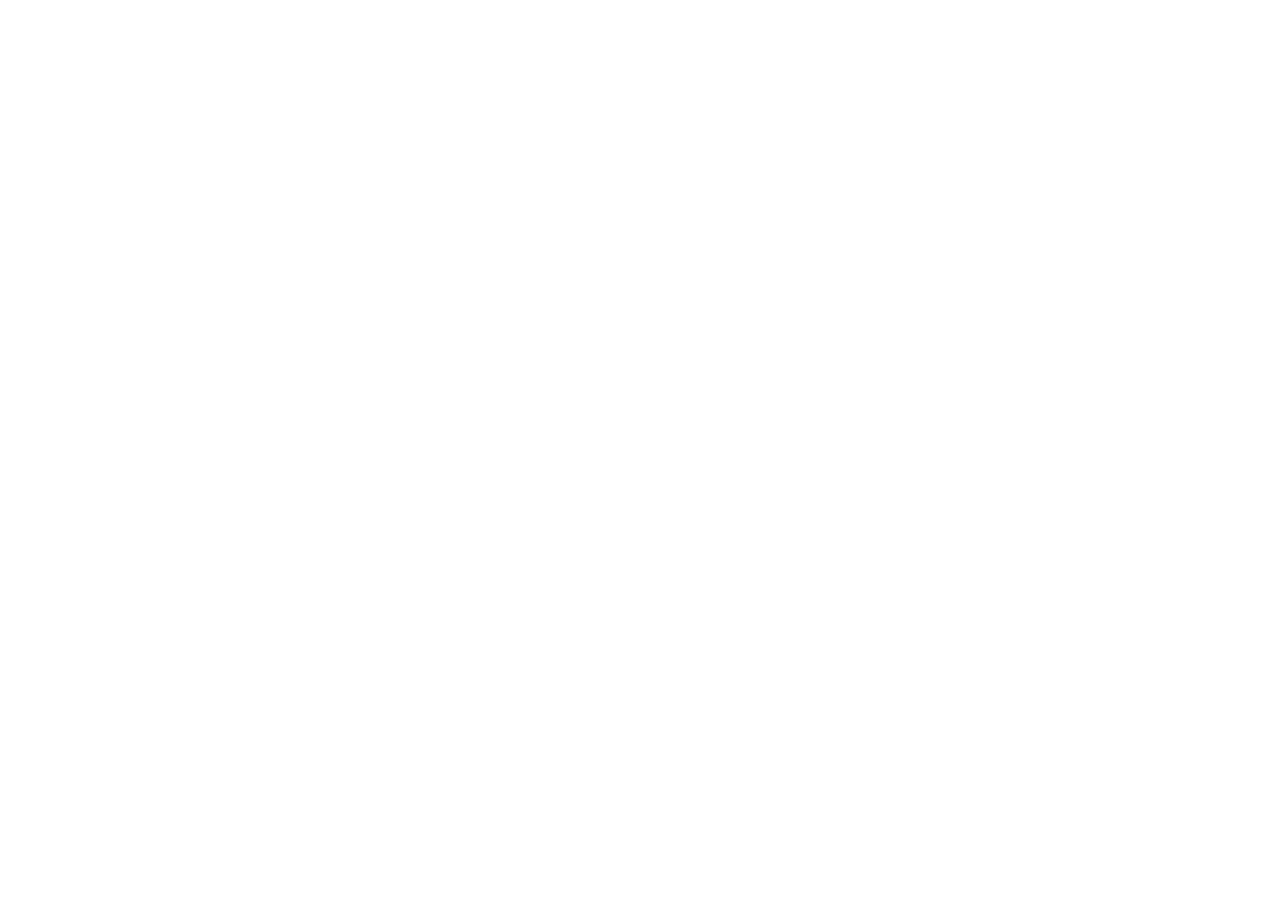
==== index.html @ 32b7250b "init project" ====
<!DOCTYPE html>
<html lang="en">
<head>
    <meta charset="UTF-8">
    <meta http-equiv="X-UA-Compatible" content="IE=edge">
    <meta name="viewport" content="width=device-width, initial-scale=1.0">
    <title>Document</title>
</head>
<body>
    
</body>
</html>
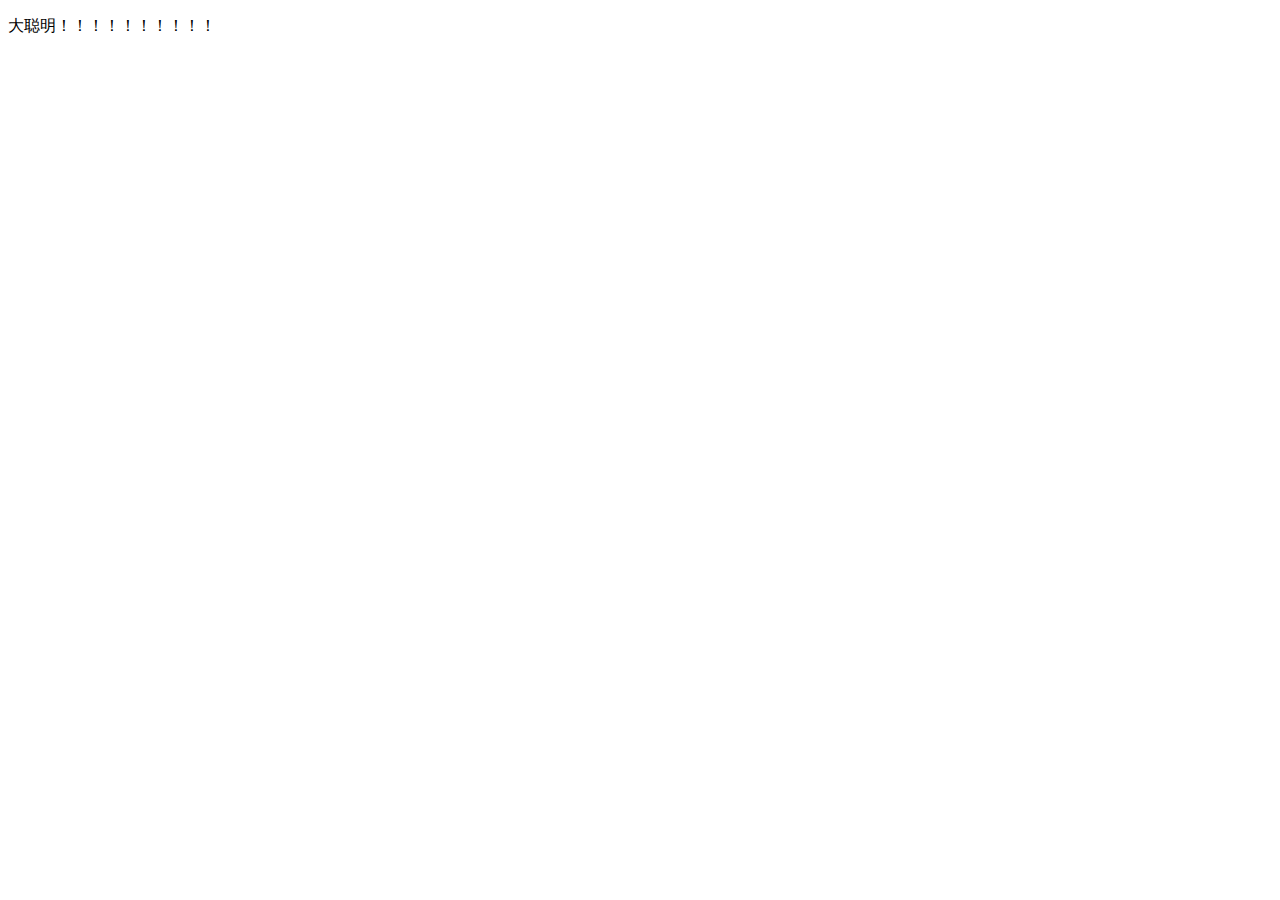
==== commit 14078fe0: "制作了登陆和注册界面" ====
--- a/index.html
+++ b/index.html
@@ -1,12 +1,12 @@
 <!DOCTYPE html>
 <html lang="en">
-<head>
-    <meta charset="UTF-8">
-    <meta http-equiv="X-UA-Compatible" content="IE=edge">
-    <meta name="viewport" content="width=device-width, initial-scale=1.0">
+  <head>
+    <meta charset="UTF-8" />
+    <meta http-equiv="X-UA-Compatible" content="IE=edge" />
+    <meta name="viewport" content="width=device-width, initial-scale=1.0" />
     <title>Document</title>
-</head>
-<body>
-    
-</body>
-</html>+  </head>
+  <body>
+    <p>大聪明！！！！！！！！！！</p>
+  </body>
+</html>
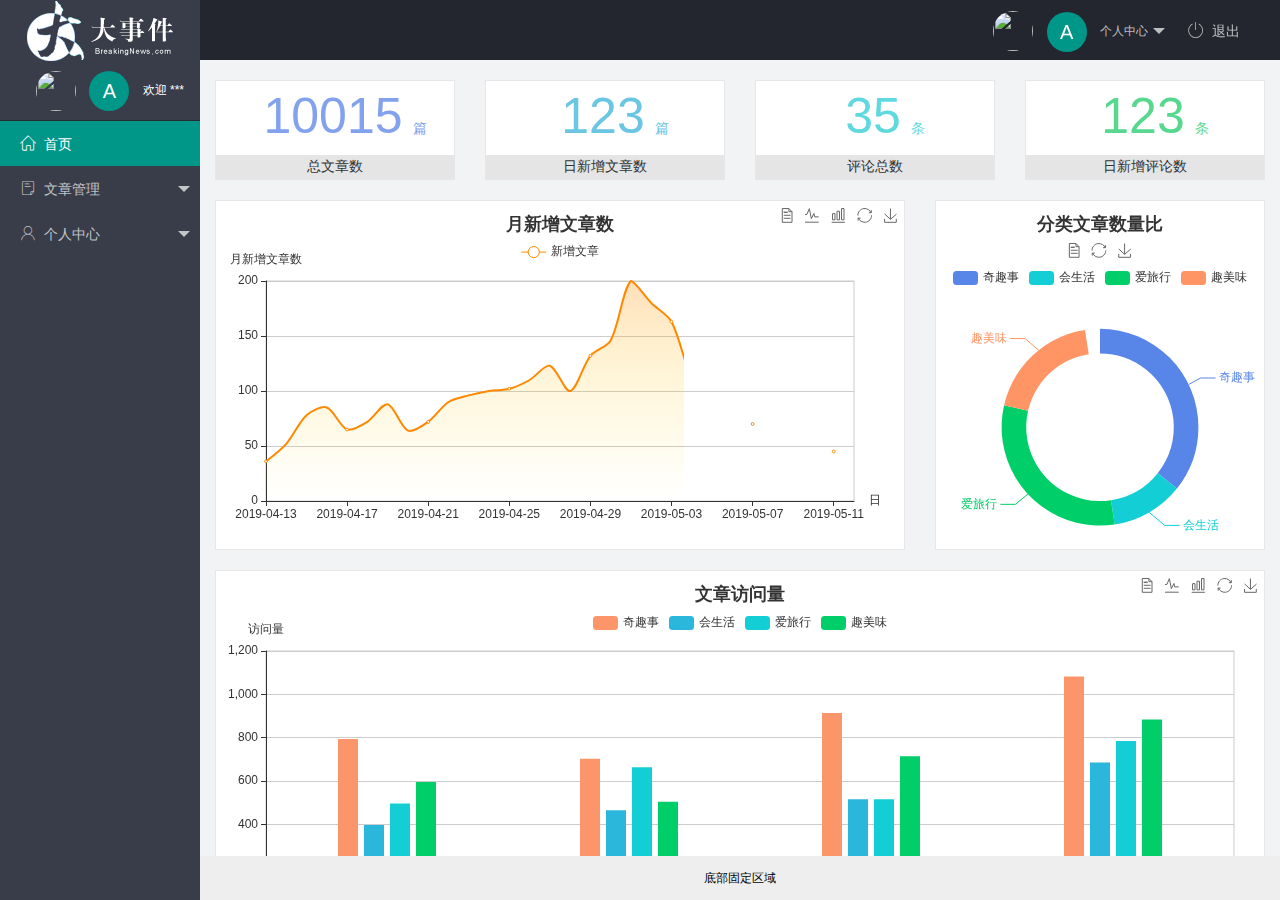
==== commit d267d8c1: "首页功能" ====
--- a/index.html
+++ b/index.html
@@ -5,8 +5,114 @@
     <meta http-equiv="X-UA-Compatible" content="IE=edge" />
     <meta name="viewport" content="width=device-width, initial-scale=1.0" />
     <title>Document</title>
+    <link rel="stylesheet" href="/assets/lib/layui/css/layui.css" />
+    <link rel="stylesheet" href="/assets/css/index.css" />
+    <link rel="stylesheet" href="/assets/fonts/iconfont.css" />
   </head>
   <body>
-    <p>大聪明！！！！！！！！！！</p>
+    <div class="layui-layout layui-layout-admin">
+      <div class="layui-header">
+        <div class="layui-logo layui-hide-xs layui-bg-black">
+          <img src="/assets/images/logo.png" alt="" />
+        </div>
+        <ul class="layui-nav layui-layout-right">
+          <li class="layui-nav-item layui-hide layui-show-md-inline-block">
+            <!-- 右侧导航栏上面头像 -->
+            <a href="javascript:;" class="userinfo">
+              <img src="http://t.cn/RCzsdCq" class="layui-nav-img" />
+              <span class="text-avatar">A</span>
+              个人中心
+            </a>
+            <dl class="layui-nav-child">
+              <dd><a href="">基本资料</a></dd>
+              <dd><a href="">更换头像</a></dd>
+              <dd><a href="">重置密码</a></dd>
+            </dl>
+          </li>
+          <li class="layui-nav-item" lay-header-event="menuRight" lay-unselect>
+            <a href="javascript:;" id="btnLogout"
+              ><span class="iconfont icon-tuichu"></span>退出</a
+            >
+          </li>
+        </ul>
+      </div>
+
+      <div class="layui-side layui-bg-black">
+        <div class="layui-side-scroll">
+          <!-- 左侧侧边栏上面头像 -->
+          <div class="userinfo">
+            <img src="http://t.cn/RCzsdCq" class="layui-nav-img" />
+            <span class="text-avatar">A</span>
+            <span id="welcome">欢迎 ***</span>
+          </div>
+          <!-- 左侧导航区域（可配合layui已有的垂直导航） -->
+          <ul class="layui-nav layui-nav-tree" lay-shrink="all">
+            <li class="layui-nav-item layui-this">
+              <a href="/home/dashboard.html" target="fm"
+                ><span class="iconfont icon-home"></span>首页</a
+              >
+            </li>
+            <li class="layui-nav-item">
+              <a class="" href="javascript:;"
+                ><span class="iconfont icon-16"></span>文章管理</a
+              >
+              <dl class="layui-nav-child">
+                <dd>
+                  <a href="javascript:;"
+                    ><i class="layui-icon layui-icon-app"></i>文章类别</a
+                  >
+                </dd>
+                <dd>
+                  <a href="javascript:;"
+                    ><i class="layui-icon layui-icon-app"></i>文章列表</a
+                  >
+                </dd>
+                <dd>
+                  <a href="javascript:;"
+                    ><i class="layui-icon layui-icon-app"></i>发布文章</a
+                  >
+                </dd>
+              </dl>
+            </li>
+            <li class="layui-nav-item">
+              <a href="javascript:;"
+                ><span class="iconfont icon-user"></span>个人中心</a
+              >
+              <dl class="layui-nav-child">
+                <dd>
+                  <a href="javascript:;"
+                    ><i class="layui-icon layui-icon-app"></i>基本资料</a
+                  >
+                </dd>
+                <dd>
+                  <a href="javascript:;"
+                    ><i class="layui-icon layui-icon-app"></i>更换头像</a
+                  >
+                </dd>
+                <dd>
+                  <a href="javascript:;"
+                    ><i class="layui-icon layui-icon-app"></i>重置密码</a
+                  >
+                </dd>
+              </dl>
+            </li>
+          </ul>
+        </div>
+      </div>
+
+      <div class="layui-body">
+        <!-- 内容主体区域 -->
+        <iframe name="fm" src="/home/dashboard.html" frameborder="0"></iframe>
+      </div>
+
+      <div class="layui-footer">
+        <!-- 底部固定区域 -->
+        底部固定区域
+      </div>
+    </div>
+    <script src="/assets/lib/layui/layui.all.js"></script>
+    <script src="/assets/lib/jquery.js"></script>
+    <script src="/assets/js/baseAPI.js"></script>
+    <script src="/assets/js/index.js"></script>
   </body>
 </html>
--- a/assets/lib/layui/css/layui.css
+++ b/assets/lib/layui/css/layui.css
@@ -0,0 +1,2 @@
+/** layui-v2.5.5 MIT License By https://www.layui.com */
+ .layui-inline,img{display:inline-block;vertical-align:middle}h1,h2,h3,h4,h5,h6{font-weight:400}.layui-edge,.layui-header,.layui-inline,.layui-main{position:relative}.layui-body,.layui-edge,.layui-elip{overflow:hidden}.layui-btn,.layui-edge,.layui-inline,img{vertical-align:middle}.layui-btn,.layui-disabled,.layui-icon,.layui-unselect{-moz-user-select:none;-webkit-user-select:none;-ms-user-select:none}.layui-elip,.layui-form-checkbox span,.layui-form-pane .layui-form-label{text-overflow:ellipsis;white-space:nowrap}.layui-breadcrumb,.layui-tree-btnGroup{visibility:hidden}blockquote,body,button,dd,div,dl,dt,form,h1,h2,h3,h4,h5,h6,input,li,ol,p,pre,td,textarea,th,ul{margin:0;padding:0;-webkit-tap-highlight-color:rgba(0,0,0,0)}a:active,a:hover{outline:0}img{border:none}li{list-style:none}table{border-collapse:collapse;border-spacing:0}h4,h5,h6{font-size:100%}button,input,optgroup,option,select,textarea{font-family:inherit;font-size:inherit;font-style:inherit;font-weight:inherit;outline:0}pre{white-space:pre-wrap;white-space:-moz-pre-wrap;white-space:-pre-wrap;white-space:-o-pre-wrap;word-wrap:break-word}body{line-height:24px;font:14px Helvetica Neue,Helvetica,PingFang SC,Tahoma,Arial,sans-serif}hr{height:1px;margin:10px 0;border:0;clear:both}a{color:#333;text-decoration:none}a:hover{color:#777}a cite{font-style:normal;*cursor:pointer}.layui-border-box,.layui-border-box *{box-sizing:border-box}.layui-box,.layui-box *{box-sizing:content-box}.layui-clear{clear:both;*zoom:1}.layui-clear:after{content:'\20';clear:both;*zoom:1;display:block;height:0}.layui-inline{*display:inline;*zoom:1}.layui-edge{display:inline-block;width:0;height:0;border-width:6px;border-style:dashed;border-color:transparent}.layui-edge-top{top:-4px;border-bottom-color:#999;border-bottom-style:solid}.layui-edge-right{border-left-color:#999;border-left-style:solid}.layui-edge-bottom{top:2px;border-top-color:#999;border-top-style:solid}.layui-edge-left{border-right-color:#999;border-right-style:solid}.layui-disabled,.layui-disabled:hover{color:#d2d2d2!important;cursor:not-allowed!important}.layui-circle{border-radius:100%}.layui-show{display:block!important}.layui-hide{display:none!important}@font-face{font-family:layui-icon;src:url(../font/iconfont.eot?v=250);src:url(../font/iconfont.eot?v=250#iefix) format('embedded-opentype'),url(../font/iconfont.woff2?v=250) format('woff2'),url(../font/iconfont.woff?v=250) format('woff'),url(../font/iconfont.ttf?v=250) format('truetype'),url(../font/iconfont.svg?v=250#layui-icon) format('svg')}.layui-icon{font-family:layui-icon!important;font-size:16px;font-style:normal;-webkit-font-smoothing:antialiased;-moz-osx-font-smoothing:grayscale}.layui-icon-reply-fill:before{content:"\e611"}.layui-icon-set-fill:before{content:"\e614"}.layui-icon-menu-fill:before{content:"\e60f"}.layui-icon-search:before{content:"\e615"}.layui-icon-share:before{content:"\e641"}.layui-icon-set-sm:before{content:"\e620"}.layui-icon-engine:before{content:"\e628"}.layui-icon-close:before{content:"\1006"}.layui-icon-close-fill:before{content:"\1007"}.layui-icon-chart-screen:before{content:"\e629"}.layui-icon-star:before{content:"\e600"}.layui-icon-circle-dot:before{content:"\e617"}.layui-icon-chat:before{content:"\e606"}.layui-icon-release:before{content:"\e609"}.layui-icon-list:before{content:"\e60a"}.layui-icon-chart:before{content:"\e62c"}.layui-icon-ok-circle:before{content:"\1005"}.layui-icon-layim-theme:before{content:"\e61b"}.layui-icon-table:before{content:"\e62d"}.layui-icon-right:before{content:"\e602"}.layui-icon-left:before{content:"\e603"}.layui-icon-cart-simple:before{content:"\e698"}.layui-icon-face-cry:before{content:"\e69c"}.layui-icon-face-smile:before{content:"\e6af"}.layui-icon-survey:before{content:"\e6b2"}.layui-icon-tree:before{content:"\e62e"}.layui-icon-upload-circle:before{content:"\e62f"}.layui-icon-add-circle:before{content:"\e61f"}.layui-icon-download-circle:before{content:"\e601"}.layui-icon-templeate-1:before{content:"\e630"}.layui-icon-util:before{content:"\e631"}.layui-icon-face-surprised:before{content:"\e664"}.layui-icon-edit:before{content:"\e642"}.layui-icon-speaker:before{content:"\e645"}.layui-icon-down:before{content:"\e61a"}.layui-icon-file:before{content:"\e621"}.layui-icon-layouts:before{content:"\e632"}.layui-icon-rate-half:before{content:"\e6c9"}.layui-icon-add-circle-fine:before{content:"\e608"}.layui-icon-prev-circle:before{content:"\e633"}.layui-icon-read:before{content:"\e705"}.layui-icon-404:before{content:"\e61c"}.layui-icon-carousel:before{content:"\e634"}.layui-icon-help:before{content:"\e607"}.layui-icon-code-circle:before{content:"\e635"}.layui-icon-water:before{content:"\e636"}.layui-icon-username:before{content:"\e66f"}.layui-icon-find-fill:before{content:"\e670"}.layui-icon-about:before{content:"\e60b"}.layui-icon-location:before{content:"\e715"}.layui-icon-up:before{content:"\e619"}.layui-icon-pause:before{content:"\e651"}.layui-icon-date:before{content:"\e637"}.layui-icon-layim-uploadfile:before{content:"\e61d"}.layui-icon-delete:before{content:"\e640"}.layui-icon-play:before{content:"\e652"}.layui-icon-top:before{content:"\e604"}.layui-icon-friends:before{content:"\e612"}.layui-icon-refresh-3:before{content:"\e9aa"}.layui-icon-ok:before{content:"\e605"}.layui-icon-layer:before{content:"\e638"}.layui-icon-face-smile-fine:before{content:"\e60c"}.layui-icon-dollar:before{content:"\e659"}.layui-icon-group:before{content:"\e613"}.layui-icon-layim-download:before{content:"\e61e"}.layui-icon-picture-fine:before{content:"\e60d"}.layui-icon-link:before{content:"\e64c"}.layui-icon-diamond:before{content:"\e735"}.layui-icon-log:before{content:"\e60e"}.layui-icon-rate-solid:before{content:"\e67a"}.layui-icon-fonts-del:before{content:"\e64f"}.layui-icon-unlink:before{content:"\e64d"}.layui-icon-fonts-clear:before{content:"\e639"}.layui-icon-triangle-r:before{content:"\e623"}.layui-icon-circle:before{content:"\e63f"}.layui-icon-radio:before{content:"\e643"}.layui-icon-align-center:before{content:"\e647"}.layui-icon-align-right:before{content:"\e648"}.layui-icon-align-left:before{content:"\e649"}.layui-icon-loading-1:before{content:"\e63e"}.layui-icon-return:before{content:"\e65c"}.layui-icon-fonts-strong:before{content:"\e62b"}.layui-icon-upload:before{content:"\e67c"}.layui-icon-dialogue:before{content:"\e63a"}.layui-icon-video:before{content:"\e6ed"}.layui-icon-headset:before{content:"\e6fc"}.layui-icon-cellphone-fine:before{content:"\e63b"}.layui-icon-add-1:before{content:"\e654"}.layui-icon-face-smile-b:before{content:"\e650"}.layui-icon-fonts-html:before{content:"\e64b"}.layui-icon-form:before{content:"\e63c"}.layui-icon-cart:before{content:"\e657"}.layui-icon-camera-fill:before{content:"\e65d"}.layui-icon-tabs:before{content:"\e62a"}.layui-icon-fonts-code:before{content:"\e64e"}.layui-icon-fire:before{content:"\e756"}.layui-icon-set:before{content:"\e716"}.layui-icon-fonts-u:before{content:"\e646"}.layui-icon-triangle-d:before{content:"\e625"}.layui-icon-tips:before{content:"\e702"}.layui-icon-picture:before{content:"\e64a"}.layui-icon-more-vertical:before{content:"\e671"}.layui-icon-flag:before{content:"\e66c"}.layui-icon-loading:before{content:"\e63d"}.layui-icon-fonts-i:before{content:"\e644"}.layui-icon-refresh-1:before{content:"\e666"}.layui-icon-rmb:before{content:"\e65e"}.layui-icon-home:before{content:"\e68e"}.layui-icon-user:before{content:"\e770"}.layui-icon-notice:before{content:"\e667"}.layui-icon-login-weibo:before{content:"\e675"}.layui-icon-voice:before{content:"\e688"}.layui-icon-upload-drag:before{content:"\e681"}.layui-icon-login-qq:before{content:"\e676"}.layui-icon-snowflake:before{content:"\e6b1"}.layui-icon-file-b:before{content:"\e655"}.layui-icon-template:before{content:"\e663"}.layui-icon-auz:before{content:"\e672"}.layui-icon-console:before{content:"\e665"}.layui-icon-app:before{content:"\e653"}.layui-icon-prev:before{content:"\e65a"}.layui-icon-website:before{content:"\e7ae"}.layui-icon-next:before{content:"\e65b"}.layui-icon-component:before{content:"\e857"}.layui-icon-more:before{content:"\e65f"}.layui-icon-login-wechat:before{content:"\e677"}.layui-icon-shrink-right:before{content:"\e668"}.layui-icon-spread-left:before{content:"\e66b"}.layui-icon-camera:before{content:"\e660"}.layui-icon-note:before{content:"\e66e"}.layui-icon-refresh:before{content:"\e669"}.layui-icon-female:before{content:"\e661"}.layui-icon-male:before{content:"\e662"}.layui-icon-password:before{content:"\e673"}.layui-icon-senior:before{content:"\e674"}.layui-icon-theme:before{content:"\e66a"}.layui-icon-tread:before{content:"\e6c5"}.layui-icon-praise:before{content:"\e6c6"}.layui-icon-star-fill:before{content:"\e658"}.layui-icon-rate:before{content:"\e67b"}.layui-icon-template-1:before{content:"\e656"}.layui-icon-vercode:before{content:"\e679"}.layui-icon-cellphone:before{content:"\e678"}.layui-icon-screen-full:before{content:"\e622"}.layui-icon-screen-restore:before{content:"\e758"}.layui-icon-cols:before{content:"\e610"}.layui-icon-export:before{content:"\e67d"}.layui-icon-print:before{content:"\e66d"}.layui-icon-slider:before{content:"\e714"}.layui-icon-addition:before{content:"\e624"}.layui-icon-subtraction:before{content:"\e67e"}.layui-icon-service:before{content:"\e626"}.layui-icon-transfer:before{content:"\e691"}.layui-main{width:1140px;margin:0 auto}.layui-header{z-index:1000;height:60px}.layui-header a:hover{transition:all .5s;-webkit-transition:all .5s}.layui-side{position:fixed;left:0;top:0;bottom:0;z-index:999;width:200px;overflow-x:hidden}.layui-side-scroll{position:relative;width:220px;height:100%;overflow-x:hidden}.layui-body{position:absolute;left:200px;right:0;top:0;bottom:0;z-index:998;width:auto;overflow-y:auto;box-sizing:border-box}.layui-layout-body{overflow:hidden}.layui-layout-admin .layui-header{background-color:#23262E}.layui-layout-admin .layui-side{top:60px;width:200px;overflow-x:hidden}.layui-layout-admin .layui-body{position:fixed;top:60px;bottom:44px}.layui-layout-admin .layui-main{width:auto;margin:0 15px}.layui-layout-admin .layui-footer{position:fixed;left:200px;right:0;bottom:0;height:44px;line-height:44px;padding:0 15px;background-color:#eee}.layui-layout-admin .layui-logo{position:absolute;left:0;top:0;width:200px;height:100%;line-height:60px;text-align:center;color:#009688;font-size:16px}.layui-layout-admin .layui-header .layui-nav{background:0 0}.layui-layout-left{position:absolute!important;left:200px;top:0}.layui-layout-right{position:absolute!important;right:0;top:0}.layui-container{position:relative;margin:0 auto;padding:0 15px;box-sizing:border-box}.layui-fluid{position:relative;margin:0 auto;padding:0 15px}.layui-row:after,.layui-row:before{content:'';display:block;clear:both}.layui-col-lg1,.layui-col-lg10,.layui-col-lg11,.layui-col-lg12,.layui-col-lg2,.layui-col-lg3,.layui-col-lg4,.layui-col-lg5,.layui-col-lg6,.layui-col-lg7,.layui-col-lg8,.layui-col-lg9,.layui-col-md1,.layui-col-md10,.layui-col-md11,.layui-col-md12,.layui-col-md2,.layui-col-md3,.layui-col-md4,.layui-col-md5,.layui-col-md6,.layui-col-md7,.layui-col-md8,.layui-col-md9,.layui-col-sm1,.layui-col-sm10,.layui-col-sm11,.layui-col-sm12,.layui-col-sm2,.layui-col-sm3,.layui-col-sm4,.layui-col-sm5,.layui-col-sm6,.layui-col-sm7,.layui-col-sm8,.layui-col-sm9,.layui-col-xs1,.layui-col-xs10,.layui-col-xs11,.layui-col-xs12,.layui-col-xs2,.layui-col-xs3,.layui-col-xs4,.layui-col-xs5,.layui-col-xs6,.layui-col-xs7,.layui-col-xs8,.layui-col-xs9{position:relative;display:block;box-sizing:border-box}.layui-col-xs1,.layui-col-xs10,.layui-col-xs11,.layui-col-xs12,.layui-col-xs2,.layui-col-xs3,.layui-col-xs4,.layui-col-xs5,.layui-col-xs6,.layui-col-xs7,.layui-col-xs8,.layui-col-xs9{float:left}.layui-col-xs1{width:8.33333333%}.layui-col-xs2{width:16.66666667%}.layui-col-xs3{width:25%}.layui-col-xs4{width:33.33333333%}.layui-col-xs5{width:41.66666667%}.layui-col-xs6{width:50%}.layui-col-xs7{width:58.33333333%}.layui-col-xs8{width:66.66666667%}.layui-col-xs9{width:75%}.layui-col-xs10{width:83.33333333%}.layui-col-xs11{width:91.66666667%}.layui-col-xs12{width:100%}.layui-col-xs-offset1{margin-left:8.33333333%}.layui-col-xs-offset2{margin-left:16.66666667%}.layui-col-xs-offset3{margin-left:25%}.layui-col-xs-offset4{margin-left:33.33333333%}.layui-col-xs-offset5{margin-left:41.66666667%}.layui-col-xs-offset6{margin-left:50%}.layui-col-xs-offset7{margin-left:58.33333333%}.layui-col-xs-offset8{margin-left:66.66666667%}.layui-col-xs-offset9{margin-left:75%}.layui-col-xs-offset10{margin-left:83.33333333%}.layui-col-xs-offset11{margin-left:91.66666667%}.layui-col-xs-offset12{margin-left:100%}@media screen and (max-width:768px){.layui-hide-xs{display:none!important}.layui-show-xs-block{display:block!important}.layui-show-xs-inline{display:inline!important}.layui-show-xs-inline-block{display:inline-block!important}}@media screen and (min-width:768px){.layui-container{width:750px}.layui-hide-sm{display:none!important}.layui-show-sm-block{display:block!important}.layui-show-sm-inline{display:inline!important}.layui-show-sm-inline-block{display:inline-block!important}.layui-col-sm1,.layui-col-sm10,.layui-col-sm11,.layui-col-sm12,.layui-col-sm2,.layui-col-sm3,.layui-col-sm4,.layui-col-sm5,.layui-col-sm6,.layui-col-sm7,.layui-col-sm8,.layui-col-sm9{float:left}.layui-col-sm1{width:8.33333333%}.layui-col-sm2{width:16.66666667%}.layui-col-sm3{width:25%}.layui-col-sm4{width:33.33333333%}.layui-col-sm5{width:41.66666667%}.layui-col-sm6{width:50%}.layui-col-sm7{width:58.33333333%}.layui-col-sm8{width:66.66666667%}.layui-col-sm9{width:75%}.layui-col-sm10{width:83.33333333%}.layui-col-sm11{width:91.66666667%}.layui-col-sm12{width:100%}.layui-col-sm-offset1{margin-left:8.33333333%}.layui-col-sm-offset2{margin-left:16.66666667%}.layui-col-sm-offset3{margin-left:25%}.layui-col-sm-offset4{margin-left:33.33333333%}.layui-col-sm-offset5{margin-left:41.66666667%}.layui-col-sm-offset6{margin-left:50%}.layui-col-sm-offset7{margin-left:58.33333333%}.layui-col-sm-offset8{margin-left:66.66666667%}.layui-col-sm-offset9{margin-left:75%}.layui-col-sm-offset10{margin-left:83.33333333%}.layui-col-sm-offset11{margin-left:91.66666667%}.layui-col-sm-offset12{margin-left:100%}}@media screen and (min-width:992px){.layui-container{width:970px}.layui-hide-md{display:none!important}.layui-show-md-block{display:block!important}.layui-show-md-inline{display:inline!important}.layui-show-md-inline-block{display:inline-block!important}.layui-col-md1,.layui-col-md10,.layui-col-md11,.layui-col-md12,.layui-col-md2,.layui-col-md3,.layui-col-md4,.layui-col-md5,.layui-col-md6,.layui-col-md7,.layui-col-md8,.layui-col-md9{float:left}.layui-col-md1{width:8.33333333%}.layui-col-md2{width:16.66666667%}.layui-col-md3{width:25%}.layui-col-md4{width:33.33333333%}.layui-col-md5{width:41.66666667%}.layui-col-md6{width:50%}.layui-col-md7{width:58.33333333%}.layui-col-md8{width:66.66666667%}.layui-col-md9{width:75%}.layui-col-md10{width:83.33333333%}.layui-col-md11{width:91.66666667%}.layui-col-md12{width:100%}.layui-col-md-offset1{margin-left:8.33333333%}.layui-col-md-offset2{margin-left:16.66666667%}.layui-col-md-offset3{margin-left:25%}.layui-col-md-offset4{margin-left:33.33333333%}.layui-col-md-offset5{margin-left:41.66666667%}.layui-col-md-offset6{margin-left:50%}.layui-col-md-offset7{margin-left:58.33333333%}.layui-col-md-offset8{margin-left:66.66666667%}.layui-col-md-offset9{margin-left:75%}.layui-col-md-offset10{margin-left:83.33333333%}.layui-col-md-offset11{margin-left:91.66666667%}.layui-col-md-offset12{margin-left:100%}}@media screen and (min-width:1200px){.layui-container{width:1170px}.layui-hide-lg{display:none!important}.layui-show-lg-block{display:block!important}.layui-show-lg-inline{display:inline!important}.layui-show-lg-inline-block{display:inline-block!important}.layui-col-lg1,.layui-col-lg10,.layui-col-lg11,.layui-col-lg12,.layui-col-lg2,.layui-col-lg3,.layui-col-lg4,.layui-col-lg5,.layui-col-lg6,.layui-col-lg7,.layui-col-lg8,.layui-col-lg9{float:left}.layui-col-lg1{width:8.33333333%}.layui-col-lg2{width:16.66666667%}.layui-col-lg3{width:25%}.layui-col-lg4{width:33.33333333%}.layui-col-lg5{width:41.66666667%}.layui-col-lg6{width:50%}.layui-col-lg7{width:58.33333333%}.layui-col-lg8{width:66.66666667%}.layui-col-lg9{width:75%}.layui-col-lg10{width:83.33333333%}.layui-col-lg11{width:91.66666667%}.layui-col-lg12{width:100%}.layui-col-lg-offset1{margin-left:8.33333333%}.layui-col-lg-offset2{margin-left:16.66666667%}.layui-col-lg-offset3{margin-left:25%}.layui-col-lg-offset4{margin-left:33.33333333%}.layui-col-lg-offset5{margin-left:41.66666667%}.layui-col-lg-offset6{margin-left:50%}.layui-col-lg-offset7{margin-left:58.33333333%}.layui-col-lg-offset8{margin-left:66.66666667%}.layui-col-lg-offset9{margin-left:75%}.layui-col-lg-offset10{margin-left:83.33333333%}.layui-col-lg-offset11{margin-left:91.66666667%}.layui-col-lg-offset12{margin-left:100%}}.layui-col-space1{margin:-.5px}.layui-col-space1>*{padding:.5px}.layui-col-space3{margin:-1.5px}.layui-col-space3>*{padding:1.5px}.layui-col-space5{margin:-2.5px}.layui-col-space5>*{padding:2.5px}.layui-col-space8{margin:-3.5px}.layui-col-space8>*{padding:3.5px}.layui-col-space10{margin:-5px}.layui-col-space10>*{padding:5px}.layui-col-space12{margin:-6px}.layui-col-space12>*{padding:6px}.layui-col-space15{margin:-7.5px}.layui-col-space15>*{padding:7.5px}.layui-col-space18{margin:-9px}.layui-col-space18>*{padding:9px}.layui-col-space20{margin:-10px}.layui-col-space20>*{padding:10px}.layui-col-space22{margin:-11px}.layui-col-space22>*{padding:11px}.layui-col-space25{margin:-12.5px}.layui-col-space25>*{padding:12.5px}.layui-col-space30{margin:-15px}.layui-col-space30>*{padding:15px}.layui-btn,.layui-input,.layui-select,.layui-textarea,.layui-upload-button{outline:0;-webkit-appearance:none;transition:all .3s;-webkit-transition:all .3s;box-sizing:border-box}.layui-elem-quote{margin-bottom:10px;padding:15px;line-height:22px;border-left:5px solid #009688;border-radius:0 2px 2px 0;background-color:#f2f2f2}.layui-quote-nm{border-style:solid;border-width:1px 1px 1px 5px;background:0 0}.layui-elem-field{margin-bottom:10px;padding:0;border-width:1px;border-style:solid}.layui-elem-field legend{margin-left:20px;padding:0 10px;font-size:20px;font-weight:300}.layui-field-title{margin:10px 0 20px;border-width:1px 0 0}.layui-field-box{padding:10px 15px}.layui-field-title .layui-field-box{padding:10px 0}.layui-progress{position:relative;height:6px;border-radius:20px;background-color:#e2e2e2}.layui-progress-bar{position:absolute;left:0;top:0;width:0;max-width:100%;height:6px;border-radius:20px;text-align:right;background-color:#5FB878;transition:all .3s;-webkit-transition:all .3s}.layui-progress-big,.layui-progress-big .layui-progress-bar{height:18px;line-height:18px}.layui-progress-text{position:relative;top:-20px;line-height:18px;font-size:12px;color:#666}.layui-progress-big .layui-progress-text{position:static;padding:0 10px;color:#fff}.layui-collapse{border-width:1px;border-style:solid;border-radius:2px}.layui-colla-content,.layui-colla-item{border-top-width:1px;border-top-style:solid}.layui-colla-item:first-child{border-top:none}.layui-colla-title{position:relative;height:42px;line-height:42px;padding:0 15px 0 35px;color:#333;background-color:#f2f2f2;cursor:pointer;font-size:14px;overflow:hidden}.layui-colla-content{display:none;padding:10px 15px;line-height:22px;color:#666}.layui-colla-icon{position:absolute;left:15px;top:0;font-size:14px}.layui-card{margin-bottom:15px;border-radius:2px;background-color:#fff;box-shadow:0 1px 2px 0 rgba(0,0,0,.05)}.layui-card:last-child{margin-bottom:0}.layui-card-header{position:relative;height:42px;line-height:42px;padding:0 15px;border-bottom:1px solid #f6f6f6;color:#333;border-radius:2px 2px 0 0;font-size:14px}.layui-bg-black,.layui-bg-blue,.layui-bg-cyan,.layui-bg-green,.layui-bg-orange,.layui-bg-red{color:#fff!important}.layui-card-body{position:relative;padding:10px 15px;line-height:24px}.layui-card-body[pad15]{padding:15px}.layui-card-body[pad20]{padding:20px}.layui-card-body .layui-table{margin:5px 0}.layui-card .layui-tab{margin:0}.layui-panel-window{position:relative;padding:15px;border-radius:0;border-top:5px solid #E6E6E6;background-color:#fff}.layui-auxiliar-moving{position:fixed;left:0;right:0;top:0;bottom:0;width:100%;height:100%;background:0 0;z-index:9999999999}.layui-form-label,.layui-form-mid,.layui-form-select,.layui-input-block,.layui-input-inline,.layui-textarea{position:relative}.layui-bg-red{background-color:#FF5722!important}.layui-bg-orange{background-color:#FFB800!important}.layui-bg-green{background-color:#009688!important}.layui-bg-cyan{background-color:#2F4056!important}.layui-bg-blue{background-color:#1E9FFF!important}.layui-bg-black{background-color:#393D49!important}.layui-bg-gray{background-color:#eee!important;color:#666!important}.layui-badge-rim,.layui-colla-content,.layui-colla-item,.layui-collapse,.layui-elem-field,.layui-form-pane .layui-form-item[pane],.layui-form-pane .layui-form-label,.layui-input,.layui-layedit,.layui-layedit-tool,.layui-quote-nm,.layui-select,.layui-tab-bar,.layui-tab-card,.layui-tab-title,.layui-tab-title .layui-this:after,.layui-textarea{border-color:#e6e6e6}.layui-timeline-item:before,hr{background-color:#e6e6e6}.layui-text{line-height:22px;font-size:14px;color:#666}.layui-text h1,.layui-text h2,.layui-text h3{font-weight:500;color:#333}.layui-text h1{font-size:30px}.layui-text h2{font-size:24px}.layui-text h3{font-size:18px}.layui-text a:not(.layui-btn){color:#01AAED}.layui-text a:not(.layui-btn):hover{text-decoration:underline}.layui-text ul{padding:5px 0 5px 15px}.layui-text ul li{margin-top:5px;list-style-type:disc}.layui-text em,.layui-word-aux{color:#999!important;padding:0 5px!important}.layui-btn{display:inline-block;height:38px;line-height:38px;padding:0 18px;background-color:#009688;color:#fff;white-space:nowrap;text-align:center;font-size:14px;border:none;border-radius:2px;cursor:pointer}.layui-btn:hover{opacity:.8;filter:alpha(opacity=80);color:#fff}.layui-btn:active{opacity:1;filter:alpha(opacity=100)}.layui-btn+.layui-btn{margin-left:10px}.layui-btn-container{font-size:0}.layui-btn-container .layui-btn{margin-right:10px;margin-bottom:10px}.layui-btn-container .layui-btn+.layui-btn{margin-left:0}.layui-table .layui-btn-container .layui-btn{margin-bottom:9px}.layui-btn-radius{border-radius:100px}.layui-btn .layui-icon{margin-right:3px;font-size:18px;vertical-align:bottom;vertical-align:middle\9}.layui-btn-primary{border:1px solid #C9C9C9;background-color:#fff;color:#555}.layui-btn-primary:hover{border-color:#009688;color:#333}.layui-btn-normal{background-color:#1E9FFF}.layui-btn-warm{background-color:#FFB800}.layui-btn-danger{background-color:#FF5722}.layui-btn-checked{background-color:#5FB878}.layui-btn-disabled,.layui-btn-disabled:active,.layui-btn-disabled:hover{border:1px solid #e6e6e6;background-color:#FBFBFB;color:#C9C9C9;cursor:not-allowed;opacity:1}.layui-btn-lg{height:44px;line-height:44px;padding:0 25px;font-size:16px}.layui-btn-sm{height:30px;line-height:30px;padding:0 10px;font-size:12px}.layui-btn-sm i{font-size:16px!important}.layui-btn-xs{height:22px;line-height:22px;padding:0 5px;font-size:12px}.layui-btn-xs i{font-size:14px!important}.layui-btn-group{display:inline-block;vertical-align:middle;font-size:0}.layui-btn-group .layui-btn{margin-left:0!important;margin-right:0!important;border-left:1px solid rgba(255,255,255,.5);border-radius:0}.layui-btn-group .layui-btn-primary{border-left:none}.layui-btn-group .layui-btn-primary:hover{border-color:#C9C9C9;color:#009688}.layui-btn-group .layui-btn:first-child{border-left:none;border-radius:2px 0 0 2px}.layui-btn-group .layui-btn-primary:first-child{border-left:1px solid #c9c9c9}.layui-btn-group .layui-btn:last-child{border-radius:0 2px 2px 0}.layui-btn-group .layui-btn+.layui-btn{margin-left:0}.layui-btn-group+.layui-btn-group{margin-left:10px}.layui-btn-fluid{width:100%}.layui-input,.layui-select,.layui-textarea{height:38px;line-height:1.3;line-height:38px\9;border-width:1px;border-style:solid;background-color:#fff;border-radius:2px}.layui-input::-webkit-input-placeholder,.layui-select::-webkit-input-placeholder,.layui-textarea::-webkit-input-placeholder{line-height:1.3}.layui-input,.layui-textarea{display:block;width:100%;padding-left:10px}.layui-input:hover,.layui-textarea:hover{border-color:#D2D2D2!important}.layui-input:focus,.layui-textarea:focus{border-color:#C9C9C9!important}.layui-textarea{min-height:100px;height:auto;line-height:20px;padding:6px 10px;resize:vertical}.layui-select{padding:0 10px}.layui-form input[type=checkbox],.layui-form input[type=radio],.layui-form select{display:none}.layui-form [lay-ignore]{display:initial}.layui-form-item{margin-bottom:15px;clear:both;*zoom:1}.layui-form-item:after{content:'\20';clear:both;*zoom:1;display:block;height:0}.layui-form-label{float:left;display:block;padding:9px 15px;width:80px;font-weight:400;line-height:20px;text-align:right}.layui-form-label-col{display:block;float:none;padding:9px 0;line-height:20px;text-align:left}.layui-form-item .layui-inline{margin-bottom:5px;margin-right:10px}.layui-input-block{margin-left:110px;min-height:36px}.layui-input-inline{display:inline-block;vertical-align:middle}.layui-form-item .layui-input-inline{float:left;width:190px;margin-right:10px}.layui-form-text .layui-input-inline{width:auto}.layui-form-mid{float:left;display:block;padding:9px 0!important;line-height:20px;margin-right:10px}.layui-form-danger+.layui-form-select .layui-input,.layui-form-danger:focus{border-color:#FF5722!important}.layui-form-select .layui-input{padding-right:30px;cursor:pointer}.layui-form-select .layui-edge{position:absolute;right:10px;top:50%;margin-top:-3px;cursor:pointer;border-width:6px;border-top-color:#c2c2c2;border-top-style:solid;transition:all .3s;-webkit-transition:all .3s}.layui-form-select dl{display:none;position:absolute;left:0;top:42px;padding:5px 0;z-index:899;min-width:100%;border:1px solid #d2d2d2;max-height:300px;overflow-y:auto;background-color:#fff;border-radius:2px;box-shadow:0 2px 4px rgba(0,0,0,.12);box-sizing:border-box}.layui-form-select dl dd,.layui-form-select dl dt{padding:0 10px;line-height:36px;white-space:nowrap;overflow:hidden;text-overflow:ellipsis}.layui-form-select dl dt{font-size:12px;color:#999}.layui-form-select dl dd{cursor:pointer}.layui-form-select dl dd:hover{background-color:#f2f2f2;-webkit-transition:.5s all;transition:.5s all}.layui-form-select .layui-select-group dd{padding-left:20px}.layui-form-select dl dd.layui-select-tips{padding-left:10px!important;color:#999}.layui-form-select dl dd.layui-this{background-color:#5FB878;color:#fff}.layui-form-checkbox,.layui-form-select dl dd.layui-disabled{background-color:#fff}.layui-form-selected dl{display:block}.layui-form-checkbox,.layui-form-checkbox *,.layui-form-switch{display:inline-block;vertical-align:middle}.layui-form-selected .layui-edge{margin-top:-9px;-webkit-transform:rotate(180deg);transform:rotate(180deg);margin-top:-3px\9}:root .layui-form-selected .layui-edge{margin-top:-9px\0/IE9}.layui-form-selectup dl{top:auto;bottom:42px}.layui-select-none{margin:5px 0;text-align:center;color:#999}.layui-select-disabled .layui-disabled{border-color:#eee!important}.layui-select-disabled .layui-edge{border-top-color:#d2d2d2}.layui-form-checkbox{position:relative;height:30px;line-height:30px;margin-right:10px;padding-right:30px;cursor:pointer;font-size:0;-webkit-transition:.1s linear;transition:.1s linear;box-sizing:border-box}.layui-form-checkbox span{padding:0 10px;height:100%;font-size:14px;border-radius:2px 0 0 2px;background-color:#d2d2d2;color:#fff;overflow:hidden}.layui-form-checkbox:hover span{background-color:#c2c2c2}.layui-form-checkbox i{position:absolute;right:0;top:0;width:30px;height:28px;border:1px solid #d2d2d2;border-left:none;border-radius:0 2px 2px 0;color:#fff;font-size:20px;text-align:center}.layui-form-checkbox:hover i{border-color:#c2c2c2;color:#c2c2c2}.layui-form-checked,.layui-form-checked:hover{border-color:#5FB878}.layui-form-checked span,.layui-form-checked:hover span{background-color:#5FB878}.layui-form-checked i,.layui-form-checked:hover i{color:#5FB878}.layui-form-item .layui-form-checkbox{margin-top:4px}.layui-form-checkbox[lay-skin=primary]{height:auto!important;line-height:normal!important;min-width:18px;min-height:18px;border:none!important;margin-right:0;padding-left:28px;padding-right:0;background:0 0}.layui-form-checkbox[lay-skin=primary] span{padding-left:0;padding-right:15px;line-height:18px;background:0 0;color:#666}.layui-form-checkbox[lay-skin=primary] i{right:auto;left:0;width:16px;height:16px;line-height:16px;border:1px solid #d2d2d2;font-size:12px;border-radius:2px;background-color:#fff;-webkit-transition:.1s linear;transition:.1s linear}.layui-form-checkbox[lay-skin=primary]:hover i{border-color:#5FB878;color:#fff}.layui-form-checked[lay-skin=primary] i{border-color:#5FB878!important;background-color:#5FB878;color:#fff}.layui-checkbox-disbaled[lay-skin=primary] span{background:0 0!important;color:#c2c2c2}.layui-checkbox-disbaled[lay-skin=primary]:hover i{border-color:#d2d2d2}.layui-form-item .layui-form-checkbox[lay-skin=primary]{margin-top:10px}.layui-form-switch{position:relative;height:22px;line-height:22px;min-width:35px;padding:0 5px;margin-top:8px;border:1px solid #d2d2d2;border-radius:20px;cursor:pointer;background-color:#fff;-webkit-transition:.1s linear;transition:.1s linear}.layui-form-switch i{position:absolute;left:5px;top:3px;width:16px;height:16px;border-radius:20px;background-color:#d2d2d2;-webkit-transition:.1s linear;transition:.1s linear}.layui-form-switch em{position:relative;top:0;width:25px;margin-left:21px;padding:0!important;text-align:center!important;color:#999!important;font-style:normal!important;font-size:12px}.layui-form-onswitch{border-color:#5FB878;background-color:#5FB878}.layui-checkbox-disbaled,.layui-checkbox-disbaled i{border-color:#e2e2e2!important}.layui-form-onswitch i{left:100%;margin-left:-21px;background-color:#fff}.layui-form-onswitch em{margin-left:5px;margin-right:21px;color:#fff!important}.layui-checkbox-disbaled span{background-color:#e2e2e2!important}.layui-checkbox-disbaled:hover i{color:#fff!important}[lay-radio]{display:none}.layui-form-radio,.layui-form-radio *{display:inline-block;vertical-align:middle}.layui-form-radio{line-height:28px;margin:6px 10px 0 0;padding-right:10px;cursor:pointer;font-size:0}.layui-form-radio *{font-size:14px}.layui-form-radio>i{margin-right:8px;font-size:22px;color:#c2c2c2}.layui-form-radio>i:hover,.layui-form-radioed>i{color:#5FB878}.layui-radio-disbaled>i{color:#e2e2e2!important}.layui-form-pane .layui-form-label{width:110px;padding:8px 15px;height:38px;line-height:20px;border-width:1px;border-style:solid;border-radius:2px 0 0 2px;text-align:center;background-color:#FBFBFB;overflow:hidden;box-sizing:border-box}.layui-form-pane .layui-input-inline{margin-left:-1px}.layui-form-pane .layui-input-block{margin-left:110px;left:-1px}.layui-form-pane .layui-input{border-radius:0 2px 2px 0}.layui-form-pane .layui-form-text .layui-form-label{float:none;width:100%;border-radius:2px;box-sizing:border-box;text-align:left}.layui-form-pane .layui-form-text .layui-input-inline{display:block;margin:0;top:-1px;clear:both}.layui-form-pane .layui-form-text .layui-input-block{margin:0;left:0;top:-1px}.layui-form-pane .layui-form-text .layui-textarea{min-height:100px;border-radius:0 0 2px 2px}.layui-form-pane .layui-form-checkbox{margin:4px 0 4px 10px}.layui-form-pane .layui-form-radio,.layui-form-pane .layui-form-switch{margin-top:6px;margin-left:10px}.layui-form-pane .layui-form-item[pane]{position:relative;border-width:1px;border-style:solid}.layui-form-pane .layui-form-item[pane] .layui-form-label{position:absolute;left:0;top:0;height:100%;border-width:0 1px 0 0}.layui-form-pane .layui-form-item[pane] .layui-input-inline{margin-left:110px}@media screen and (max-width:450px){.layui-form-item .layui-form-label{text-overflow:ellipsis;overflow:hidden;white-space:nowrap}.layui-form-item .layui-inline{display:block;margin-right:0;margin-bottom:20px;clear:both}.layui-form-item .layui-inline:after{content:'\20';clear:both;display:block;height:0}.layui-form-item .layui-input-inline{display:block;float:none;left:-3px;width:auto;margin:0 0 10px 112px}.layui-form-item .layui-input-inline+.layui-form-mid{margin-left:110px;top:-5px;padding:0}.layui-form-item .layui-form-checkbox{margin-right:5px;margin-bottom:5px}}.layui-layedit{border-width:1px;border-style:solid;border-radius:2px}.layui-layedit-tool{padding:3px 5px;border-bottom-width:1px;border-bottom-style:solid;font-size:0}.layedit-tool-fixed{position:fixed;top:0;border-top:1px solid #e2e2e2}.layui-layedit-tool .layedit-tool-mid,.layui-layedit-tool .layui-icon{display:inline-block;vertical-align:middle;text-align:center;font-size:14px}.layui-layedit-tool .layui-icon{position:relative;width:32px;height:30px;line-height:30px;margin:3px 5px;color:#777;cursor:pointer;border-radius:2px}.layui-layedit-tool .layui-icon:hover{color:#393D49}.layui-layedit-tool .layui-icon:active{color:#000}.layui-layedit-tool .layedit-tool-active{background-color:#e2e2e2;color:#000}.layui-layedit-tool .layui-disabled,.layui-layedit-tool .layui-disabled:hover{color:#d2d2d2;cursor:not-allowed}.layui-layedit-tool .layedit-tool-mid{width:1px;height:18px;margin:0 10px;background-color:#d2d2d2}.layedit-tool-html{width:50px!important;font-size:30px!important}.layedit-tool-b,.layedit-tool-code,.layedit-tool-help{font-size:16px!important}.layedit-tool-d,.layedit-tool-face,.layedit-tool-image,.layedit-tool-unlink{font-size:18px!important}.layedit-tool-image input{position:absolute;font-size:0;left:0;top:0;width:100%;height:100%;opacity:.01;filter:Alpha(opacity=1);cursor:pointer}.layui-layedit-iframe iframe{display:block;width:100%}#LAY_layedit_code{overflow:hidden}.layui-laypage{display:inline-block;*display:inline;*zoom:1;vertical-align:middle;margin:10px 0;font-size:0}.layui-laypage>a:first-child,.layui-laypage>a:first-child em{border-radius:2px 0 0 2px}.layui-laypage>a:last-child,.layui-laypage>a:last-child em{border-radius:0 2px 2px 0}.layui-laypage>:first-child{margin-left:0!important}.layui-laypage>:last-child{margin-right:0!important}.layui-laypage a,.layui-laypage button,.layui-laypage input,.layui-laypage select,.layui-laypage span{border:1px solid #e2e2e2}.layui-laypage a,.layui-laypage span{display:inline-block;*display:inline;*zoom:1;vertical-align:middle;padding:0 15px;height:28px;line-height:28px;margin:0 -1px 5px 0;background-color:#fff;color:#333;font-size:12px}.layui-flow-more a *,.layui-laypage input,.layui-table-view select[lay-ignore]{display:inline-block}.layui-laypage a:hover{color:#009688}.layui-laypage em{font-style:normal}.layui-laypage .layui-laypage-spr{color:#999;font-weight:700}.layui-laypage a{text-decoration:none}.layui-laypage .layui-laypage-curr{position:relative}.layui-laypage .layui-laypage-curr em{position:relative;color:#fff}.layui-laypage .layui-laypage-curr .layui-laypage-em{position:absolute;left:-1px;top:-1px;padding:1px;width:100%;height:100%;background-color:#009688}.layui-laypage-em{border-radius:2px}.layui-laypage-next em,.layui-laypage-prev em{font-family:Sim sun;font-size:16px}.layui-laypage .layui-laypage-count,.layui-laypage .layui-laypage-limits,.layui-laypage .layui-laypage-refresh,.layui-laypage .layui-laypage-skip{margin-left:10px;margin-right:10px;padding:0;border:none}.layui-laypage .layui-laypage-limits,.layui-laypage .layui-laypage-refresh{vertical-align:top}.layui-laypage .layui-laypage-refresh i{font-size:18px;cursor:pointer}.layui-laypage select{height:22px;padding:3px;border-radius:2px;cursor:pointer}.layui-laypage .layui-laypage-skip{height:30px;line-height:30px;color:#999}.layui-laypage button,.layui-laypage input{height:30px;line-height:30px;border-radius:2px;vertical-align:top;background-color:#fff;box-sizing:border-box}.layui-laypage input{width:40px;margin:0 10px;padding:0 3px;text-align:center}.layui-laypage input:focus,.layui-laypage select:focus{border-color:#009688!important}.layui-laypage button{margin-left:10px;padding:0 10px;cursor:pointer}.layui-table,.layui-table-view{margin:10px 0}.layui-flow-more{margin:10px 0;text-align:center;color:#999;font-size:14px}.layui-flow-more a{height:32px;line-height:32px}.layui-flow-more a *{vertical-align:top}.layui-flow-more a cite{padding:0 20px;border-radius:3px;background-color:#eee;color:#333;font-style:normal}.layui-flow-more a cite:hover{opacity:.8}.layui-flow-more a i{font-size:30px;color:#737383}.layui-table{width:100%;background-color:#fff;color:#666}.layui-table tr{transition:all .3s;-webkit-transition:all .3s}.layui-table th{text-align:left;font-weight:400}.layui-table tbody tr:hover,.layui-table thead tr,.layui-table-click,.layui-table-header,.layui-table-hover,.layui-table-mend,.layui-table-patch,.layui-table-tool,.layui-table-total,.layui-table-total tr,.layui-table[lay-even] tr:nth-child(even){background-color:#f2f2f2}.layui-table td,.layui-table th,.layui-table-col-set,.layui-table-fixed-r,.layui-table-grid-down,.layui-table-header,.layui-table-page,.layui-table-tips-main,.layui-table-tool,.layui-table-total,.layui-table-view,.layui-table[lay-skin=line],.layui-table[lay-skin=row]{border-width:1px;border-style:solid;border-color:#e6e6e6}.layui-table td,.layui-table th{position:relative;padding:9px 15px;min-height:20px;line-height:20px;font-size:14px}.layui-table[lay-skin=line] td,.layui-table[lay-skin=line] th{border-width:0 0 1px}.layui-table[lay-skin=row] td,.layui-table[lay-skin=row] th{border-width:0 1px 0 0}.layui-table[lay-skin=nob] td,.layui-table[lay-skin=nob] th{border:none}.layui-table img{max-width:100px}.layui-table[lay-size=lg] td,.layui-table[lay-size=lg] th{padding:15px 30px}.layui-table-view .layui-table[lay-size=lg] .layui-table-cell{height:40px;line-height:40px}.layui-table[lay-size=sm] td,.layui-table[lay-size=sm] th{font-size:12px;padding:5px 10px}.layui-table-view .layui-table[lay-size=sm] .layui-table-cell{height:20px;line-height:20px}.layui-table[lay-data]{display:none}.layui-table-box{position:relative;overflow:hidden}.layui-table-view .layui-table{position:relative;width:auto;margin:0}.layui-table-view .layui-table[lay-skin=line]{border-width:0 1px 0 0}.layui-table-view .layui-table[lay-skin=row]{border-width:0 0 1px}.layui-table-view .layui-table td,.layui-table-view .layui-table th{padding:5px 0;border-top:none;border-left:none}.layui-table-view .layui-table th.layui-unselect .layui-table-cell span{cursor:pointer}.layui-table-view .layui-table td{cursor:default}.layui-table-view .layui-table td[data-edit=text]{cursor:text}.layui-table-view .layui-form-checkbox[lay-skin=primary] i{width:18px;height:18px}.layui-table-view .layui-form-radio{line-height:0;padding:0}.layui-table-view .layui-form-radio>i{margin:0;font-size:20px}.layui-table-init{position:absolute;left:0;top:0;width:100%;height:100%;text-align:center;z-index:110}.layui-table-init .layui-icon{position:absolute;left:50%;top:50%;margin:-15px 0 0 -15px;font-size:30px;color:#c2c2c2}.layui-table-header{border-width:0 0 1px;overflow:hidden}.layui-table-header .layui-table{margin-bottom:-1px}.layui-table-tool .layui-inline[lay-event]{position:relative;width:26px;height:26px;padding:5px;line-height:16px;margin-right:10px;text-align:center;color:#333;border:1px solid #ccc;cursor:pointer;-webkit-transition:.5s all;transition:.5s all}.layui-table-tool .layui-inline[lay-event]:hover{border:1px solid #999}.layui-table-tool-temp{padding-right:120px}.layui-table-tool-self{position:absolute;right:17px;top:10px}.layui-table-tool .layui-table-tool-self .layui-inline[lay-event]{margin:0 0 0 10px}.layui-table-tool-panel{position:absolute;top:29px;left:-1px;padding:5px 0;min-width:150px;min-height:40px;border:1px solid #d2d2d2;text-align:left;overflow-y:auto;background-color:#fff;box-shadow:0 2px 4px rgba(0,0,0,.12)}.layui-table-cell,.layui-table-tool-panel li{overflow:hidden;text-overflow:ellipsis;white-space:nowrap}.layui-table-tool-panel li{padding:0 10px;line-height:30px;-webkit-transition:.5s all;transition:.5s all}.layui-table-tool-panel li .layui-form-checkbox[lay-skin=primary]{width:100%;padding-left:28px}.layui-table-tool-panel li:hover{background-color:#f2f2f2}.layui-table-tool-panel li .layui-form-checkbox[lay-skin=primary] i{position:absolute;left:0;top:0}.layui-table-tool-panel li .layui-form-checkbox[lay-skin=primary] span{padding:0}.layui-table-tool .layui-table-tool-self .layui-table-tool-panel{left:auto;right:-1px}.layui-table-col-set{position:absolute;right:0;top:0;width:20px;height:100%;border-width:0 0 0 1px;background-color:#fff}.layui-table-sort{width:10px;height:20px;margin-left:5px;cursor:pointer!important}.layui-table-sort .layui-edge{position:absolute;left:5px;border-width:5px}.layui-table-sort .layui-table-sort-asc{top:3px;border-top:none;border-bottom-style:solid;border-bottom-color:#b2b2b2}.layui-table-sort .layui-table-sort-asc:hover{border-bottom-color:#666}.layui-table-sort .layui-table-sort-desc{bottom:5px;border-bottom:none;border-top-style:solid;border-top-color:#b2b2b2}.layui-table-sort .layui-table-sort-desc:hover{border-top-color:#666}.layui-table-sort[lay-sort=asc] .layui-table-sort-asc{border-bottom-color:#000}.layui-table-sort[lay-sort=desc] .layui-table-sort-desc{border-top-color:#000}.layui-table-cell{height:28px;line-height:28px;padding:0 15px;position:relative;box-sizing:border-box}.layui-table-cell .layui-form-checkbox[lay-skin=primary]{top:-1px;padding:0}.layui-table-cell .layui-table-link{color:#01AAED}.laytable-cell-checkbox,.laytable-cell-numbers,.laytable-cell-radio,.laytable-cell-space{padding:0;text-align:center}.layui-table-body{position:relative;overflow:auto;margin-right:-1px;margin-bottom:-1px}.layui-table-body .layui-none{line-height:26px;padding:15px;text-align:center;color:#999}.layui-table-fixed{position:absolute;left:0;top:0;z-index:101}.layui-table-fixed .layui-table-body{overflow:hidden}.layui-table-fixed-l{box-shadow:0 -1px 8px rgba(0,0,0,.08)}.layui-table-fixed-r{left:auto;right:-1px;border-width:0 0 0 1px;box-shadow:-1px 0 8px rgba(0,0,0,.08)}.layui-table-fixed-r .layui-table-header{position:relative;overflow:visible}.layui-table-mend{position:absolute;right:-49px;top:0;height:100%;width:50px}.layui-table-tool{position:relative;z-index:890;width:100%;min-height:50px;line-height:30px;padding:10px 15px;border-width:0 0 1px}.layui-table-tool .layui-btn-container{margin-bottom:-10px}.layui-table-page,.layui-table-total{border-width:1px 0 0;margin-bottom:-1px;overflow:hidden}.layui-table-page{position:relative;width:100%;padding:7px 7px 0;height:41px;font-size:12px;white-space:nowrap}.layui-table-page>div{height:26px}.layui-table-page .layui-laypage{margin:0}.layui-table-page .layui-laypage a,.layui-table-page .layui-laypage span{height:26px;line-height:26px;margin-bottom:10px;border:none;background:0 0}.layui-table-page .layui-laypage a,.layui-table-page .layui-laypage span.layui-laypage-curr{padding:0 12px}.layui-table-page .layui-laypage span{margin-left:0;padding:0}.layui-table-page .layui-laypage .layui-laypage-prev{margin-left:-7px!important}.layui-table-page .layui-laypage .layui-laypage-curr .layui-laypage-em{left:0;top:0;padding:0}.layui-table-page .layui-laypage button,.layui-table-page .layui-laypage input{height:26px;line-height:26px}.layui-table-page .layui-laypage input{width:40px}.layui-table-page .layui-laypage button{padding:0 10px}.layui-table-page select{height:18px}.layui-table-patch .layui-table-cell{padding:0;width:30px}.layui-table-edit{position:absolute;left:0;top:0;width:100%;height:100%;padding:0 14px 1px;border-radius:0;box-shadow:1px 1px 20px rgba(0,0,0,.15)}.layui-table-edit:focus{border-color:#5FB878!important}select.layui-table-edit{padding:0 0 0 10px;border-color:#C9C9C9}.layui-table-view .layui-form-checkbox,.layui-table-view .layui-form-radio,.layui-table-view .layui-form-switch{top:0;margin:0;box-sizing:content-box}.layui-table-view .layui-form-checkbox{top:-1px;height:26px;line-height:26px}.layui-table-view .layui-form-checkbox i{height:26px}.layui-table-grid .layui-table-cell{overflow:visible}.layui-table-grid-down{position:absolute;top:0;right:0;width:26px;height:100%;padding:5px 0;border-width:0 0 0 1px;text-align:center;background-color:#fff;color:#999;cursor:pointer}.layui-table-grid-down .layui-icon{position:absolute;top:50%;left:50%;margin:-8px 0 0 -8px}.layui-table-grid-down:hover{background-color:#fbfbfb}body .layui-table-tips .layui-layer-content{background:0 0;padding:0;box-shadow:0 1px 6px rgba(0,0,0,.12)}.layui-table-tips-main{margin:-44px 0 0 -1px;max-height:150px;padding:8px 15px;font-size:14px;overflow-y:scroll;background-color:#fff;color:#666}.layui-table-tips-c{position:absolute;right:-3px;top:-13px;width:20px;height:20px;padding:3px;cursor:pointer;background-color:#666;border-radius:50%;color:#fff}.layui-table-tips-c:hover{background-color:#777}.layui-table-tips-c:before{position:relative;right:-2px}.layui-upload-file{display:none!important;opacity:.01;filter:Alpha(opacity=1)}.layui-upload-drag,.layui-upload-form,.layui-upload-wrap{display:inline-block}.layui-upload-list{margin:10px 0}.layui-upload-choose{padding:0 10px;color:#999}.layui-upload-drag{position:relative;padding:30px;border:1px dashed #e2e2e2;background-color:#fff;text-align:center;cursor:pointer;color:#999}.layui-upload-drag .layui-icon{font-size:50px;color:#009688}.layui-upload-drag[lay-over]{border-color:#009688}.layui-upload-iframe{position:absolute;width:0;height:0;border:0;visibility:hidden}.layui-upload-wrap{position:relative;vertical-align:middle}.layui-upload-wrap .layui-upload-file{display:block!important;position:absolute;left:0;top:0;z-index:10;font-size:100px;width:100%;height:100%;opacity:.01;filter:Alpha(opacity=1);cursor:pointer}.layui-transfer-active,.layui-transfer-box{display:inline-block;vertical-align:middle}.layui-transfer-box,.layui-transfer-header,.layui-transfer-search{border-width:0;border-style:solid;border-color:#e6e6e6}.layui-transfer-box{position:relative;border-width:1px;width:200px;height:360px;border-radius:2px;background-color:#fff}.layui-transfer-box .layui-form-checkbox{width:100%;margin:0!important}.layui-transfer-header{height:38px;line-height:38px;padding:0 10px;border-bottom-width:1px}.layui-transfer-search{position:relative;padding:10px;border-bottom-width:1px}.layui-transfer-search .layui-input{height:32px;padding-left:30px;font-size:12px}.layui-transfer-search .layui-icon-search{position:absolute;left:20px;top:50%;margin-top:-8px;color:#666}.layui-transfer-active{margin:0 15px}.layui-transfer-active .layui-btn{display:block;margin:0;padding:0 15px;background-color:#5FB878;border-color:#5FB878;color:#fff}.layui-transfer-active .layui-btn-disabled{background-color:#FBFBFB;border-color:#e6e6e6;color:#C9C9C9}.layui-transfer-active .layui-btn:first-child{margin-bottom:15px}.layui-transfer-active .layui-btn .layui-icon{margin:0;font-size:14px!important}.layui-transfer-data{padding:5px 0;overflow:auto}.layui-transfer-data li{height:32px;line-height:32px;padding:0 10px}.layui-transfer-data li:hover{background-color:#f2f2f2;transition:.5s all}.layui-transfer-data .layui-none{padding:15px 10px;text-align:center;color:#999}.layui-nav{position:relative;padding:0 20px;background-color:#393D49;color:#fff;border-radius:2px;font-size:0;box-sizing:border-box}.layui-nav *{font-size:14px}.layui-nav .layui-nav-item{position:relative;display:inline-block;*display:inline;*zoom:1;vertical-align:middle;line-height:60px}.layui-nav .layui-nav-item a{display:block;padding:0 20px;color:#fff;color:rgba(255,255,255,.7);transition:all .3s;-webkit-transition:all .3s}.layui-nav .layui-this:after,.layui-nav-bar,.layui-nav-tree .layui-nav-itemed:after{position:absolute;left:0;top:0;width:0;height:5px;background-color:#5FB878;transition:all .2s;-webkit-transition:all .2s}.layui-nav-bar{z-index:1000}.layui-nav .layui-nav-item a:hover,.layui-nav .layui-this a{color:#fff}.layui-nav .layui-this:after{content:'';top:auto;bottom:0;width:100%}.layui-nav-img{width:30px;height:30px;margin-right:10px;border-radius:50%}.layui-nav .layui-nav-more{content:'';width:0;height:0;border-style:solid dashed dashed;border-color:#fff transparent transparent;overflow:hidden;cursor:pointer;transition:all .2s;-webkit-transition:all .2s;position:absolute;top:50%;right:3px;margin-top:-3px;border-width:6px;border-top-color:rgba(255,255,255,.7)}.layui-nav .layui-nav-mored,.layui-nav-itemed>a .layui-nav-more{margin-top:-9px;border-style:dashed dashed solid;border-color:transparent transparent #fff}.layui-nav-child{display:none;position:absolute;left:0;top:65px;min-width:100%;line-height:36px;padding:5px 0;box-shadow:0 2px 4px rgba(0,0,0,.12);border:1px solid #d2d2d2;background-color:#fff;z-index:100;border-radius:2px;white-space:nowrap}.layui-nav .layui-nav-child a{color:#333}.layui-nav .layui-nav-child a:hover{background-color:#f2f2f2;color:#000}.layui-nav-child dd{position:relative}.layui-nav .layui-nav-child dd.layui-this a,.layui-nav-child dd.layui-this{background-color:#5FB878;color:#fff}.layui-nav-child dd.layui-this:after{display:none}.layui-nav-tree{width:200px;padding:0}.layui-nav-tree .layui-nav-item{display:block;width:100%;line-height:45px}.layui-nav-tree .layui-nav-item a{position:relative;height:45px;line-height:45px;text-overflow:ellipsis;overflow:hidden;white-space:nowrap}.layui-nav-tree .layui-nav-item a:hover{background-color:#4E5465}.layui-nav-tree .layui-nav-bar{width:5px;height:0;background-color:#009688}.layui-nav-tree .layui-nav-child dd.layui-this,.layui-nav-tree .layui-nav-child dd.layui-this a,.layui-nav-tree .layui-this,.layui-nav-tree .layui-this>a,.layui-nav-tree .layui-this>a:hover{background-color:#009688;color:#fff}.layui-nav-tree .layui-this:after{display:none}.layui-nav-itemed>a,.layui-nav-tree .layui-nav-title a,.layui-nav-tree .layui-nav-title a:hover{color:#fff!important}.layui-nav-tree .layui-nav-child{position:relative;z-index:0;top:0;border:none;box-shadow:none}.layui-nav-tree .layui-nav-child a{height:40px;line-height:40px;color:#fff;color:rgba(255,255,255,.7)}.layui-nav-tree .layui-nav-child,.layui-nav-tree .layui-nav-child a:hover{background:0 0;color:#fff}.layui-nav-tree .layui-nav-more{right:10px}.layui-nav-itemed>.layui-nav-child{display:block;padding:0;background-color:rgba(0,0,0,.3)!important}.layui-nav-itemed>.layui-nav-child>.layui-this>.layui-nav-child{display:block}.layui-nav-side{position:fixed;top:0;bottom:0;left:0;overflow-x:hidden;z-index:999}.layui-bg-blue .layui-nav-bar,.layui-bg-blue .layui-nav-itemed:after,.layui-bg-blue .layui-this:after{background-color:#93D1FF}.layui-bg-blue .layui-nav-child dd.layui-this{background-color:#1E9FFF}.layui-bg-blue .layui-nav-itemed>a,.layui-nav-tree.layui-bg-blue .layui-nav-title a,.layui-nav-tree.layui-bg-blue .layui-nav-title a:hover{background-color:#007DDB!important}.layui-breadcrumb{font-size:0}.layui-breadcrumb>*{font-size:14px}.layui-breadcrumb a{color:#999!important}.layui-breadcrumb a:hover{color:#5FB878!important}.layui-breadcrumb a cite{color:#666;font-style:normal}.layui-breadcrumb span[lay-separator]{margin:0 10px;color:#999}.layui-tab{margin:10px 0;text-align:left!important}.layui-tab[overflow]>.layui-tab-title{overflow:hidden}.layui-tab-title{position:relative;left:0;height:40px;white-space:nowrap;font-size:0;border-bottom-width:1px;border-bottom-style:solid;transition:all .2s;-webkit-transition:all .2s}.layui-tab-title li{display:inline-block;*display:inline;*zoom:1;vertical-align:middle;font-size:14px;transition:all .2s;-webkit-transition:all .2s;position:relative;line-height:40px;min-width:65px;padding:0 15px;text-align:center;cursor:pointer}.layui-tab-title li a{display:block}.layui-tab-title .layui-this{color:#000}.layui-tab-title .layui-this:after{position:absolute;left:0;top:0;content:'';width:100%;height:41px;border-width:1px;border-style:solid;border-bottom-color:#fff;border-radius:2px 2px 0 0;box-sizing:border-box;pointer-events:none}.layui-tab-bar{position:absolute;right:0;top:0;z-index:10;width:30px;height:39px;line-height:39px;border-width:1px;border-style:solid;border-radius:2px;text-align:center;background-color:#fff;cursor:pointer}.layui-tab-bar .layui-icon{position:relative;display:inline-block;top:3px;transition:all .3s;-webkit-transition:all .3s}.layui-tab-item{display:none}.layui-tab-more{padding-right:30px;height:auto!important;white-space:normal!important}.layui-tab-more li.layui-this:after{border-bottom-color:#e2e2e2;border-radius:2px}.layui-tab-more .layui-tab-bar .layui-icon{top:-2px;top:3px\9;-webkit-transform:rotate(180deg);transform:rotate(180deg)}:root .layui-tab-more .layui-tab-bar .layui-icon{top:-2px\0/IE9}.layui-tab-content{padding:10px}.layui-tab-title li .layui-tab-close{position:relative;display:inline-block;width:18px;height:18px;line-height:20px;margin-left:8px;top:1px;text-align:center;font-size:14px;color:#c2c2c2;transition:all .2s;-webkit-transition:all .2s}.layui-tab-title li .layui-tab-close:hover{border-radius:2px;background-color:#FF5722;color:#fff}.layui-tab-brief>.layui-tab-title .layui-this{color:#009688}.layui-tab-brief>.layui-tab-more li.layui-this:after,.layui-tab-brief>.layui-tab-title .layui-this:after{border:none;border-radius:0;border-bottom:2px solid #5FB878}.layui-tab-brief[overflow]>.layui-tab-title .layui-this:after{top:-1px}.layui-tab-card{border-width:1px;border-style:solid;border-radius:2px;box-shadow:0 2px 5px 0 rgba(0,0,0,.1)}.layui-tab-card>.layui-tab-title{background-color:#f2f2f2}.layui-tab-card>.layui-tab-title li{margin-right:-1px;margin-left:-1px}.layui-tab-card>.layui-tab-title .layui-this{background-color:#fff}.layui-tab-card>.layui-tab-title .layui-this:after{border-top:none;border-width:1px;border-bottom-color:#fff}.layui-tab-card>.layui-tab-title .layui-tab-bar{height:40px;line-height:40px;border-radius:0;border-top:none;border-right:none}.layui-tab-card>.layui-tab-more .layui-this{background:0 0;color:#5FB878}.layui-tab-card>.layui-tab-more .layui-this:after{border:none}.layui-timeline{padding-left:5px}.layui-timeline-item{position:relative;padding-bottom:20px}.layui-timeline-axis{position:absolute;left:-5px;top:0;z-index:10;width:20px;height:20px;line-height:20px;background-color:#fff;color:#5FB878;border-radius:50%;text-align:center;cursor:pointer}.layui-timeline-axis:hover{color:#FF5722}.layui-timeline-item:before{content:'';position:absolute;left:5px;top:0;z-index:0;width:1px;height:100%}.layui-timeline-item:last-child:before{display:none}.layui-timeline-item:first-child:before{display:block}.layui-timeline-content{padding-left:25px}.layui-timeline-title{position:relative;margin-bottom:10px}.layui-badge,.layui-badge-dot,.layui-badge-rim{position:relative;display:inline-block;padding:0 6px;font-size:12px;text-align:center;background-color:#FF5722;color:#fff;border-radius:2px}.layui-badge{height:18px;line-height:18px}.layui-badge-dot{width:8px;height:8px;padding:0;border-radius:50%}.layui-badge-rim{height:18px;line-height:18px;border-width:1px;border-style:solid;background-color:#fff;color:#666}.layui-btn .layui-badge,.layui-btn .layui-badge-dot{margin-left:5px}.layui-nav .layui-badge,.layui-nav .layui-badge-dot{position:absolute;top:50%;margin:-8px 6px 0}.layui-tab-title .layui-badge,.layui-tab-title .layui-badge-dot{left:5px;top:-2px}.layui-carousel{position:relative;left:0;top:0;background-color:#f8f8f8}.layui-carousel>[carousel-item]{position:relative;width:100%;height:100%;overflow:hidden}.layui-carousel>[carousel-item]:before{position:absolute;content:'\e63d';left:50%;top:50%;width:100px;line-height:20px;margin:-10px 0 0 -50px;text-align:center;color:#c2c2c2;font-family:layui-icon!important;font-size:30px;font-style:normal;-webkit-font-smoothing:antialiased;-moz-osx-font-smoothing:grayscale}.layui-carousel>[carousel-item]>*{display:none;position:absolute;left:0;top:0;width:100%;height:100%;background-color:#f8f8f8;transition-duration:.3s;-webkit-transition-duration:.3s}.layui-carousel-updown>*{-webkit-transition:.3s ease-in-out up;transition:.3s ease-in-out up}.layui-carousel-arrow{display:none\9;opacity:0;position:absolute;left:10px;top:50%;margin-top:-18px;width:36px;height:36px;line-height:36px;text-align:center;font-size:20px;border:0;border-radius:50%;background-color:rgba(0,0,0,.2);color:#fff;-webkit-transition-duration:.3s;transition-duration:.3s;cursor:pointer}.layui-carousel-arrow[lay-type=add]{left:auto!important;right:10px}.layui-carousel:hover .layui-carousel-arrow[lay-type=add],.layui-carousel[lay-arrow=always] .layui-carousel-arrow[lay-type=add]{right:20px}.layui-carousel[lay-arrow=always] .layui-carousel-arrow{opacity:1;left:20px}.layui-carousel[lay-arrow=none] .layui-carousel-arrow{display:none}.layui-carousel-arrow:hover,.layui-carousel-ind ul:hover{background-color:rgba(0,0,0,.35)}.layui-carousel:hover .layui-carousel-arrow{display:block\9;opacity:1;left:20px}.layui-carousel-ind{position:relative;top:-35px;width:100%;line-height:0!important;text-align:center;font-size:0}.layui-carousel[lay-indicator=outside]{margin-bottom:30px}.layui-carousel[lay-indicator=outside] .layui-carousel-ind{top:10px}.layui-carousel[lay-indicator=outside] .layui-carousel-ind ul{background-color:rgba(0,0,0,.5)}.layui-carousel[lay-indicator=none] .layui-carousel-ind{display:none}.layui-carousel-ind ul{display:inline-block;padding:5px;background-color:rgba(0,0,0,.2);border-radius:10px;-webkit-transition-duration:.3s;transition-duration:.3s}.layui-carousel-ind li{display:inline-block;width:10px;height:10px;margin:0 3px;font-size:14px;background-color:#e2e2e2;background-color:rgba(255,255,255,.5);border-radius:50%;cursor:pointer;-webkit-transition-duration:.3s;transition-duration:.3s}.layui-carousel-ind li:hover{background-color:rgba(255,255,255,.7)}.layui-carousel-ind li.layui-this{background-color:#fff}.layui-carousel>[carousel-item]>.layui-carousel-next,.layui-carousel>[carousel-item]>.layui-carousel-prev,.layui-carousel>[carousel-item]>.layui-this{display:block}.layui-carousel>[carousel-item]>.layui-this{left:0}.layui-carousel>[carousel-item]>.layui-carousel-prev{left:-100%}.layui-carousel>[carousel-item]>.layui-carousel-next{left:100%}.layui-carousel>[carousel-item]>.layui-carousel-next.layui-carousel-left,.layui-carousel>[carousel-item]>.layui-carousel-prev.layui-carousel-right{left:0}.layui-carousel>[carousel-item]>.layui-this.layui-carousel-left{left:-100%}.layui-carousel>[carousel-item]>.layui-this.layui-carousel-right{left:100%}.layui-carousel[lay-anim=updown] .layui-carousel-arrow{left:50%!important;top:20px;margin:0 0 0 -18px}.layui-carousel[lay-anim=updown]>[carousel-item]>*,.layui-carousel[lay-anim=fade]>[carousel-item]>*{left:0!important}.layui-carousel[lay-anim=updown] .layui-carousel-arrow[lay-type=add]{top:auto!important;bottom:20px}.layui-carousel[lay-anim=updown] .layui-carousel-ind{position:absolute;top:50%;right:20px;width:auto;height:auto}.layui-carousel[lay-anim=updown] .layui-carousel-ind ul{padding:3px 5px}.layui-carousel[lay-anim=updown] .layui-carousel-ind li{display:block;margin:6px 0}.layui-carousel[lay-anim=updown]>[carousel-item]>.layui-this{top:0}.layui-carousel[lay-anim=updown]>[carousel-item]>.layui-carousel-prev{top:-100%}.layui-carousel[lay-anim=updown]>[carousel-item]>.layui-carousel-next{top:100%}.layui-carousel[lay-anim=updown]>[carousel-item]>.layui-carousel-next.layui-carousel-left,.layui-carousel[lay-anim=updown]>[carousel-item]>.layui-carousel-prev.layui-carousel-right{top:0}.layui-carousel[lay-anim=updown]>[carousel-item]>.layui-this.layui-carousel-left{top:-100%}.layui-carousel[lay-anim=updown]>[carousel-item]>.layui-this.layui-carousel-right{top:100%}.layui-carousel[lay-anim=fade]>[carousel-item]>.layui-carousel-next,.layui-carousel[lay-anim=fade]>[carousel-item]>.layui-carousel-prev{opacity:0}.layui-carousel[lay-anim=fade]>[carousel-item]>.layui-carousel-next.layui-carousel-left,.layui-carousel[lay-anim=fade]>[carousel-item]>.layui-carousel-prev.layui-carousel-right{opacity:1}.layui-carousel[lay-anim=fade]>[carousel-item]>.layui-this.layui-carousel-left,.layui-carousel[lay-anim=fade]>[carousel-item]>.layui-this.layui-carousel-right{opacity:0}.layui-fixbar{position:fixed;right:15px;bottom:15px;z-index:999999}.layui-fixbar li{width:50px;height:50px;line-height:50px;margin-bottom:1px;text-align:center;cursor:pointer;font-size:30px;background-color:#9F9F9F;color:#fff;border-radius:2px;opacity:.95}.layui-fixbar li:hover{opacity:.85}.layui-fixbar li:active{opacity:1}.layui-fixbar .layui-fixbar-top{display:none;font-size:40px}body .layui-util-face{border:none;background:0 0}body .layui-util-face .layui-layer-content{padding:0;background-color:#fff;color:#666;box-shadow:none}.layui-util-face .layui-layer-TipsG{display:none}.layui-util-face ul{position:relative;width:372px;padding:10px;border:1px solid #D9D9D9;background-color:#fff;box-shadow:0 0 20px rgba(0,0,0,.2)}.layui-util-face ul li{cursor:pointer;float:left;border:1px solid #e8e8e8;height:22px;width:26px;overflow:hidden;margin:-1px 0 0 -1px;padding:4px 2px;text-align:center}.layui-util-face ul li:hover{position:relative;z-index:2;border:1px solid #eb7350;background:#fff9ec}.layui-code{position:relative;margin:10px 0;padding:15px;line-height:20px;border:1px solid #ddd;border-left-width:6px;background-color:#F2F2F2;color:#333;font-family:Courier New;font-size:12px}.layui-rate,.layui-rate *{display:inline-block;vertical-align:middle}.layui-rate{padding:10px 5px 10px 0;font-size:0}.layui-rate li i.layui-icon{font-size:20px;color:#FFB800;margin-right:5px;transition:all .3s;-webkit-transition:all .3s}.layui-rate li i:hover{cursor:pointer;transform:scale(1.12);-webkit-transform:scale(1.12)}.layui-rate[readonly] li i:hover{cursor:default;transform:scale(1)}.layui-colorpicker{width:26px;height:26px;border:1px solid #e6e6e6;padding:5px;border-radius:2px;line-height:24px;display:inline-block;cursor:pointer;transition:all .3s;-webkit-transition:all .3s}.layui-colorpicker:hover{border-color:#d2d2d2}.layui-colorpicker.layui-colorpicker-lg{width:34px;height:34px;line-height:32px}.layui-colorpicker.layui-colorpicker-sm{width:24px;height:24px;line-height:22px}.layui-colorpicker.layui-colorpicker-xs{width:22px;height:22px;line-height:20px}.layui-colorpicker-trigger-bgcolor{display:block;background:url([data-uri]);border-radius:2px}.layui-colorpicker-trigger-span{display:block;height:100%;box-sizing:border-box;border:1px solid rgba(0,0,0,.15);border-radius:2px;text-align:center}.layui-colorpicker-trigger-i{display:inline-block;color:#FFF;font-size:12px}.layui-colorpicker-trigger-i.layui-icon-close{color:#999}.layui-colorpicker-main{position:absolute;z-index:66666666;width:280px;padding:7px;background:#FFF;border:1px solid #d2d2d2;border-radius:2px;box-shadow:0 2px 4px rgba(0,0,0,.12)}.layui-colorpicker-main-wrapper{height:180px;position:relative}.layui-colorpicker-basis{width:260px;height:100%;position:relative}.layui-colorpicker-basis-white{width:100%;height:100%;position:absolute;top:0;left:0;background:linear-gradient(90deg,#FFF,hsla(0,0%,100%,0))}.layui-colorpicker-basis-black{width:100%;height:100%;position:absolute;top:0;left:0;background:linear-gradient(0deg,#000,transparent)}.layui-colorpicker-basis-cursor{width:10px;height:10px;border:1px solid #FFF;border-radius:50%;position:absolute;top:-3px;right:-3px;cursor:pointer}.layui-colorpicker-side{position:absolute;top:0;right:0;width:12px;height:100%;background:linear-gradient(red,#FF0,#0F0,#0FF,#00F,#F0F,red)}.layui-colorpicker-side-slider{width:100%;height:5px;box-shadow:0 0 1px #888;box-sizing:border-box;background:#FFF;border-radius:1px;border:1px solid #f0f0f0;cursor:pointer;position:absolute;left:0}.layui-colorpicker-main-alpha{display:none;height:12px;margin-top:7px;background:url([data-uri])}.layui-colorpicker-alpha-bgcolor{height:100%;position:relative}.layui-colorpicker-alpha-slider{width:5px;height:100%;box-shadow:0 0 1px #888;box-sizing:border-box;background:#FFF;border-radius:1px;border:1px solid #f0f0f0;cursor:pointer;position:absolute;top:0}.layui-colorpicker-main-pre{padding-top:7px;font-size:0}.layui-colorpicker-pre{width:20px;height:20px;border-radius:2px;display:inline-block;margin-left:6px;margin-bottom:7px;cursor:pointer}.layui-colorpicker-pre:nth-child(11n+1){margin-left:0}.layui-colorpicker-pre-isalpha{background:url([data-uri])}.layui-colorpicker-pre.layui-this{box-shadow:0 0 3px 2px rgba(0,0,0,.15)}.layui-colorpicker-pre>div{height:100%;border-radius:2px}.layui-colorpicker-main-input{text-align:right;padding-top:7px}.layui-colorpicker-main-input .layui-btn-container .layui-btn{margin:0 0 0 10px}.layui-colorpicker-main-input div.layui-inline{float:left;margin-right:10px;font-size:14px}.layui-colorpicker-main-input input.layui-input{width:150px;height:30px;color:#666}.layui-slider{height:4px;background:#e2e2e2;border-radius:3px;position:relative;cursor:pointer}.layui-slider-bar{border-radius:3px;position:absolute;height:100%}.layui-slider-step{position:absolute;top:0;width:4px;height:4px;border-radius:50%;background:#FFF;-webkit-transform:translateX(-50%);transform:translateX(-50%)}.layui-slider-wrap{width:36px;height:36px;position:absolute;top:-16px;-webkit-transform:translateX(-50%);transform:translateX(-50%);z-index:10;text-align:center}.layui-slider-wrap-btn{width:12px;height:12px;border-radius:50%;background:#FFF;display:inline-block;vertical-align:middle;cursor:pointer;transition:.3s}.layui-slider-wrap:after{content:"";height:100%;display:inline-block;vertical-align:middle}.layui-slider-wrap-btn.layui-slider-hover,.layui-slider-wrap-btn:hover{transform:scale(1.2)}.layui-slider-wrap-btn.layui-disabled:hover{transform:scale(1)!important}.layui-slider-tips{position:absolute;top:-42px;z-index:66666666;white-space:nowrap;display:none;-webkit-transform:translateX(-50%);transform:translateX(-50%);color:#FFF;background:#000;border-radius:3px;height:25px;line-height:25px;padding:0 10px}.layui-slider-tips:after{content:'';position:absolute;bottom:-12px;left:50%;margin-left:-6px;width:0;height:0;border-width:6px;border-style:solid;border-color:#000 transparent transparent}.layui-slider-input{width:70px;height:32px;border:1px solid #e6e6e6;border-radius:3px;font-size:16px;line-height:32px;position:absolute;right:0;top:-15px}.layui-slider-input-btn{display:none;position:absolute;top:0;right:0;width:20px;height:100%;border-left:1px solid #d2d2d2}.layui-slider-input-btn i{cursor:pointer;position:absolute;right:0;bottom:0;width:20px;height:50%;font-size:12px;line-height:16px;text-align:center;color:#999}.layui-slider-input-btn i:first-child{top:0;border-bottom:1px solid #d2d2d2}.layui-slider-input-txt{height:100%;font-size:14px}.layui-slider-input-txt input{height:100%;border:none}.layui-slider-input-btn i:hover{color:#009688}.layui-slider-vertical{width:4px;margin-left:34px}.layui-slider-vertical .layui-slider-bar{width:4px}.layui-slider-vertical .layui-slider-step{top:auto;left:0;-webkit-transform:translateY(50%);transform:translateY(50%)}.layui-slider-vertical .layui-slider-wrap{top:auto;left:-16px;-webkit-transform:translateY(50%);transform:translateY(50%)}.layui-slider-vertical .layui-slider-tips{top:auto;left:2px}@media \0screen{.layui-slider-wrap-btn{margin-left:-20px}.layui-slider-vertical .layui-slider-wrap-btn{margin-left:0;margin-bottom:-20px}.layui-slider-vertical .layui-slider-tips{margin-left:-8px}.layui-slider>span{margin-left:8px}}.layui-tree{line-height:22px}.layui-tree .layui-form-checkbox{margin:0!important}.layui-tree-set{width:100%;position:relative}.layui-tree-pack{display:none;padding-left:20px;position:relative}.layui-tree-iconClick,.layui-tree-main{display:inline-block;vertical-align:middle}.layui-tree-line .layui-tree-pack{padding-left:27px}.layui-tree-line .layui-tree-set .layui-tree-set:after{content:'';position:absolute;top:14px;left:-9px;width:17px;height:0;border-top:1px dotted #c0c4cc}.layui-tree-entry{position:relative;padding:3px 0;height:20px;white-space:nowrap}.layui-tree-entry:hover{background-color:#eee}.layui-tree-line .layui-tree-entry:hover{background-color:rgba(0,0,0,0)}.layui-tree-line .layui-tree-entry:hover .layui-tree-txt{color:#999;text-decoration:underline;transition:.3s}.layui-tree-main{cursor:pointer;padding-right:10px}.layui-tree-line .layui-tree-set:before{content:'';position:absolute;top:0;left:-9px;width:0;height:100%;border-left:1px dotted #c0c4cc}.layui-tree-line .layui-tree-set.layui-tree-setLineShort:before{height:13px}.layui-tree-line .layui-tree-set.layui-tree-setHide:before{height:0}.layui-tree-iconClick{position:relative;height:20px;line-height:20px;margin:0 10px;color:#c0c4cc}.layui-tree-icon{height:12px;line-height:12px;width:12px;text-align:center;border:1px solid #c0c4cc}.layui-tree-iconClick .layui-icon{font-size:18px}.layui-tree-icon .layui-icon{font-size:12px;color:#666}.layui-tree-iconArrow{padding:0 5px}.layui-tree-iconArrow:after{content:'';position:absolute;left:4px;top:3px;z-index:100;width:0;height:0;border-width:5px;border-style:solid;border-color:transparent transparent transparent #c0c4cc;transition:.5s}.layui-tree-btnGroup,.layui-tree-editInput{position:relative;vertical-align:middle;display:inline-block}.layui-tree-spread>.layui-tree-entry>.layui-tree-iconClick>.layui-tree-iconArrow:after{transform:rotate(90deg) translate(3px,4px)}.layui-tree-txt{display:inline-block;vertical-align:middle;color:#555}.layui-tree-search{margin-bottom:15px;color:#666}.layui-tree-btnGroup .layui-icon{display:inline-block;vertical-align:middle;padding:0 2px;cursor:pointer}.layui-tree-btnGroup .layui-icon:hover{color:#999;transition:.3s}.layui-tree-entry:hover .layui-tree-btnGroup{visibility:visible}.layui-tree-editInput{height:20px;line-height:20px;padding:0 3px;border:none;background-color:rgba(0,0,0,.05)}.layui-tree-emptyText{text-align:center;color:#999}.layui-anim{-webkit-animation-duration:.3s;animation-duration:.3s;-webkit-animation-fill-mode:both;animation-fill-mode:both}.layui-anim.layui-icon{display:inline-block}.layui-anim-loop{-webkit-animation-iteration-count:infinite;animation-iteration-count:infinite}.layui-trans,.layui-trans a{transition:all .3s;-webkit-transition:all .3s}@-webkit-keyframes layui-rotate{from{-webkit-transform:rotate(0)}to{-webkit-transform:rotate(360deg)}}@keyframes layui-rotate{from{transform:rotate(0)}to{transform:rotate(360deg)}}.layui-anim-rotate{-webkit-animation-name:layui-rotate;animation-name:layui-rotate;-webkit-animation-duration:1s;animation-duration:1s;-webkit-animation-timing-function:linear;animation-timing-function:linear}@-webkit-keyframes layui-up{from{-webkit-transform:translate3d(0,100%,0);opacity:.3}to{-webkit-transform:translate3d(0,0,0);opacity:1}}@keyframes layui-up{from{transform:translate3d(0,100%,0);opacity:.3}to{transform:translate3d(0,0,0);opacity:1}}.layui-anim-up{-webkit-animation-name:layui-up;animation-name:layui-up}@-webkit-keyframes layui-upbit{from{-webkit-transform:translate3d(0,30px,0);opacity:.3}to{-webkit-transform:translate3d(0,0,0);opacity:1}}@keyframes layui-upbit{from{transform:translate3d(0,30px,0);opacity:.3}to{transform:translate3d(0,0,0);opacity:1}}.layui-anim-upbit{-webkit-animation-name:layui-upbit;animation-name:layui-upbit}@-webkit-keyframes layui-scale{0%{opacity:.3;-webkit-transform:scale(.5)}100%{opacity:1;-webkit-transform:scale(1)}}@keyframes layui-scale{0%{opacity:.3;-ms-transform:scale(.5);transform:scale(.5)}100%{opacity:1;-ms-transform:scale(1);transform:scale(1)}}.layui-anim-scale{-webkit-animation-name:layui-scale;animation-name:layui-scale}@-webkit-keyframes layui-scale-spring{0%{opacity:.5;-webkit-transform:scale(.5)}80%{opacity:.8;-webkit-transform:scale(1.1)}100%{opacity:1;-webkit-transform:scale(1)}}@keyframes layui-scale-spring{0%{opacity:.5;transform:scale(.5)}80%{opacity:.8;transform:scale(1.1)}100%{opacity:1;transform:scale(1)}}.layui-anim-scaleSpring{-webkit-animation-name:layui-scale-spring;animation-name:layui-scale-spring}@-webkit-keyframes layui-fadein{0%{opacity:0}100%{opacity:1}}@keyframes layui-fadein{0%{opacity:0}100%{opacity:1}}.layui-anim-fadein{-webkit-animation-name:layui-fadein;animation-name:layui-fadein}@-webkit-keyframes layui-fadeout{0%{opacity:1}100%{opacity:0}}@keyframes layui-fadeout{0%{opacity:1}100%{opacity:0}}.layui-anim-fadeout{-webkit-animation-name:layui-fadeout;animation-name:layui-fadeout}--- a/assets/css/index.css
+++ b/assets/css/index.css
@@ -0,0 +1,54 @@
+.layui-footer {
+    text-align: center;
+    font-size: 12px;
+  }
+  .iconfont {
+    margin-right: 8px;
+  }
+  
+  .layui-icon {
+    margin-right: 8px;
+    margin-left: 20px;
+  }
+  iframe {
+    width: 100%;
+    height: 100%;
+  }
+  
+  .layui-body {
+    overflow: hidden;
+  }
+  a {
+    transition: none !important;
+  }
+  .userinfo {
+    height: 60px;
+    line-height: 60px;
+    text-align: center;
+    font-size: 12px;
+    user-select: none;
+  }
+  
+  .layui-side-scroll .userinfo {
+    border-bottom: 1px solid #282b33;
+  }
+  
+  .layui-nav-img {
+    width: 40px;
+    height: 40px;
+  }
+  
+  .text-avatar {
+    display: inline-block;
+    width: 40px;
+    height: 40px;
+    background-color: #009688;
+    border-radius: 50%;
+    line-height: 40px;
+    text-align: center;
+    font-size: 20px;
+    color: #fff;
+    position: relative;
+    top: 4px;
+    margin-right: 10px;
+  }--- a/assets/fonts/iconfont.css
+++ b/assets/fonts/iconfont.css
@@ -0,0 +1,37 @@
+@font-face {font-family: "iconfont";
+  src: url('iconfont.eot?t=1576139966484'); /* IE9 */
+  src: url('iconfont.eot?t=1576139966484#iefix') format('embedded-opentype'), /* IE6-IE8 */
+  url('[data-uri]') format('woff2'),
+  url('iconfont.woff?t=1576139966484') format('woff'),
+  url('iconfont.ttf?t=1576139966484') format('truetype'), /* chrome, firefox, opera, Safari, Android, iOS 4.2+ */
+  url('iconfont.svg?t=1576139966484#iconfont') format('svg'); /* iOS 4.1- */
+}
+
+.iconfont {
+  font-family: "iconfont" !important;
+  font-size: 16px;
+  font-style: normal;
+  -webkit-font-smoothing: antialiased;
+  -moz-osx-font-smoothing: grayscale;
+}
+
+.icon-home:before {
+  content: "\e6a9";
+}
+
+.icon-user:before {
+  content: "\e614";
+}
+
+.icon-pinglun:before {
+  content: "\e616";
+}
+
+.icon-tuichu:before {
+  content: "\e865";
+}
+
+.icon-16:before {
+  content: "\e615";
+}
+
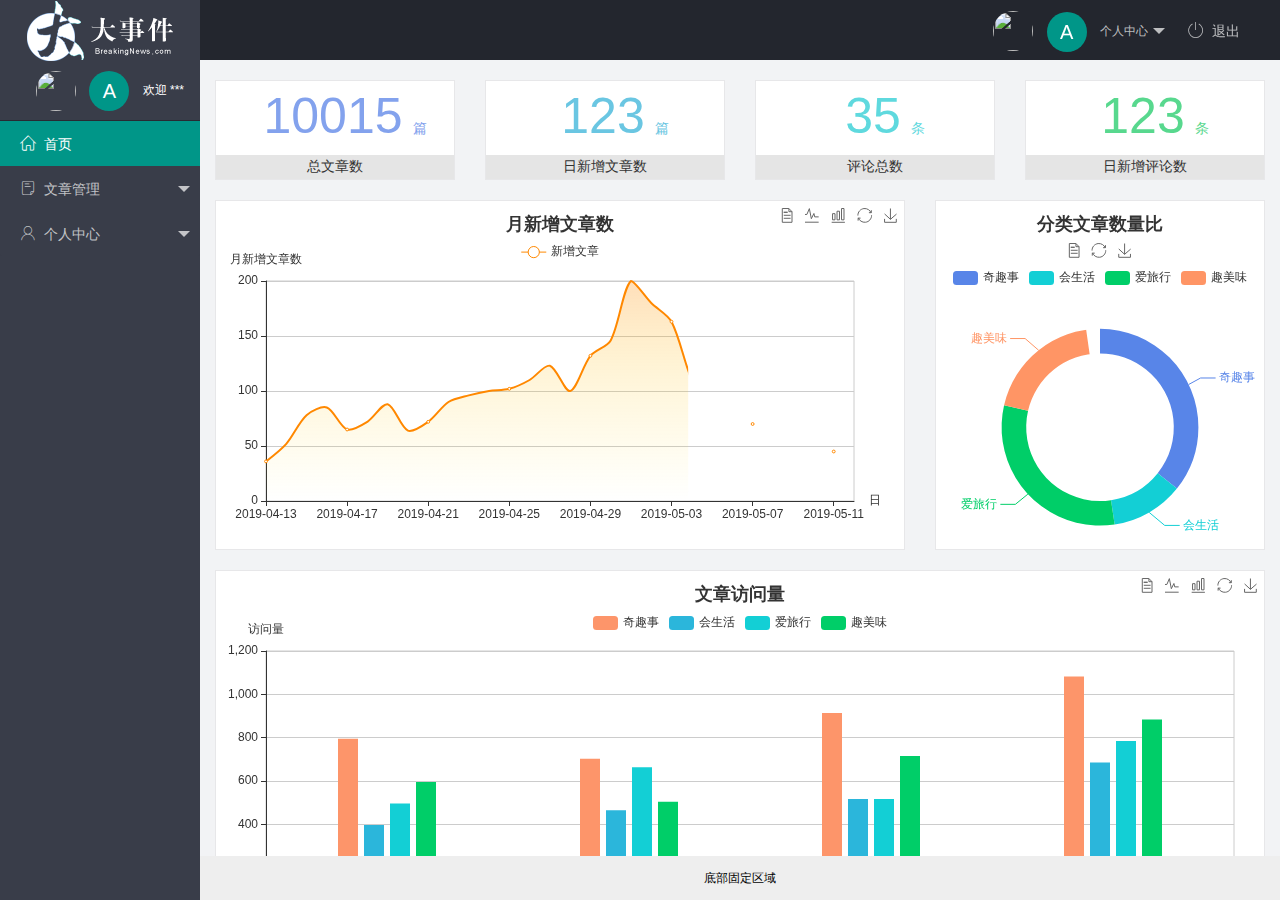
==== commit 72947cd1: "完成了用户界面" ====
--- a/index.html
+++ b/index.html
@@ -24,9 +24,9 @@
               个人中心
             </a>
             <dl class="layui-nav-child">
-              <dd><a href="">基本资料</a></dd>
-              <dd><a href="">更换头像</a></dd>
-              <dd><a href="">重置密码</a></dd>
+              <dd><a href="/user/user_info.html" target="fm">基本资料</a></dd>
+              <dd><a href="/user/user_avatar.html" target="fm">更换头像</a></dd>
+              <dd><a href="/user/user_pwd.html" target="fm">重置密码</a></dd>
             </dl>
           </li>
           <li class="layui-nav-item" lay-header-event="menuRight" lay-unselect>
@@ -80,17 +80,17 @@
               >
               <dl class="layui-nav-child">
                 <dd>
-                  <a href="javascript:;"
+                  <a href="/user/user_info.html" target="fm"
                     ><i class="layui-icon layui-icon-app"></i>基本资料</a
                   >
                 </dd>
                 <dd>
-                  <a href="javascript:;"
+                  <a href="/user/user_avatar.html" target="fm"
                     ><i class="layui-icon layui-icon-app"></i>更换头像</a
                   >
                 </dd>
                 <dd>
-                  <a href="javascript:;"
+                  <a href="/user/user_pwd.html" target="fm"
                     ><i class="layui-icon layui-icon-app"></i>重置密码</a
                   >
                 </dd>
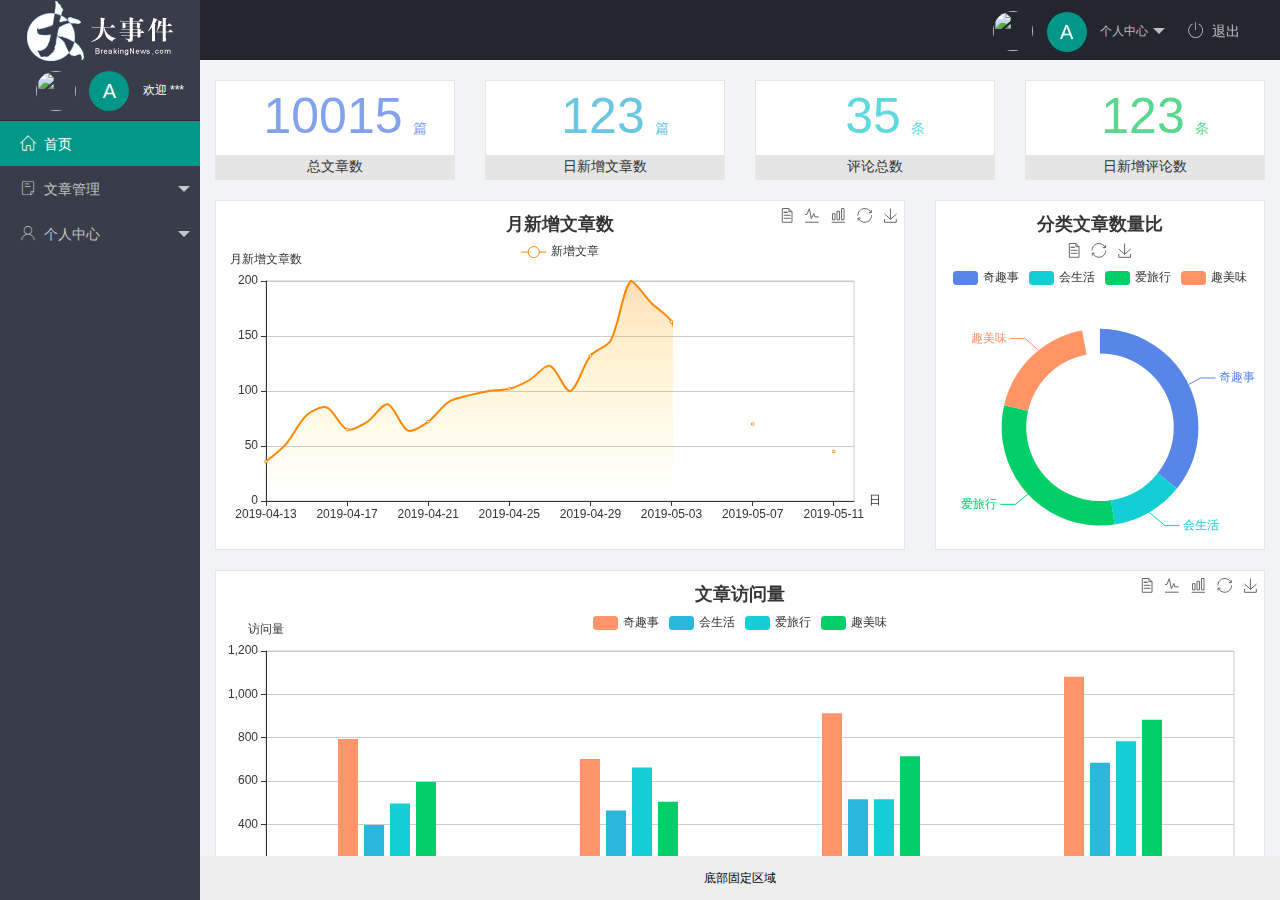
==== commit af4cabbd: "完成了相关管理的代码" ====
--- a/index.html
+++ b/index.html
@@ -58,17 +58,17 @@
               >
               <dl class="layui-nav-child">
                 <dd>
-                  <a href="javascript:;"
+                  <a href="/article/art_cate.html" target="fm"
                     ><i class="layui-icon layui-icon-app"></i>文章类别</a
                   >
                 </dd>
-                <dd>
-                  <a href="javascript:;"
+                <dd id="art_list">
+                  <a href="/article/art_list.html" target="fm"
                     ><i class="layui-icon layui-icon-app"></i>文章列表</a
                   >
                 </dd>
                 <dd>
-                  <a href="javascript:;"
+                  <a href="/article/art_pub.html" target="fm"
                     ><i class="layui-icon layui-icon-app"></i>发布文章</a
                   >
                 </dd>
